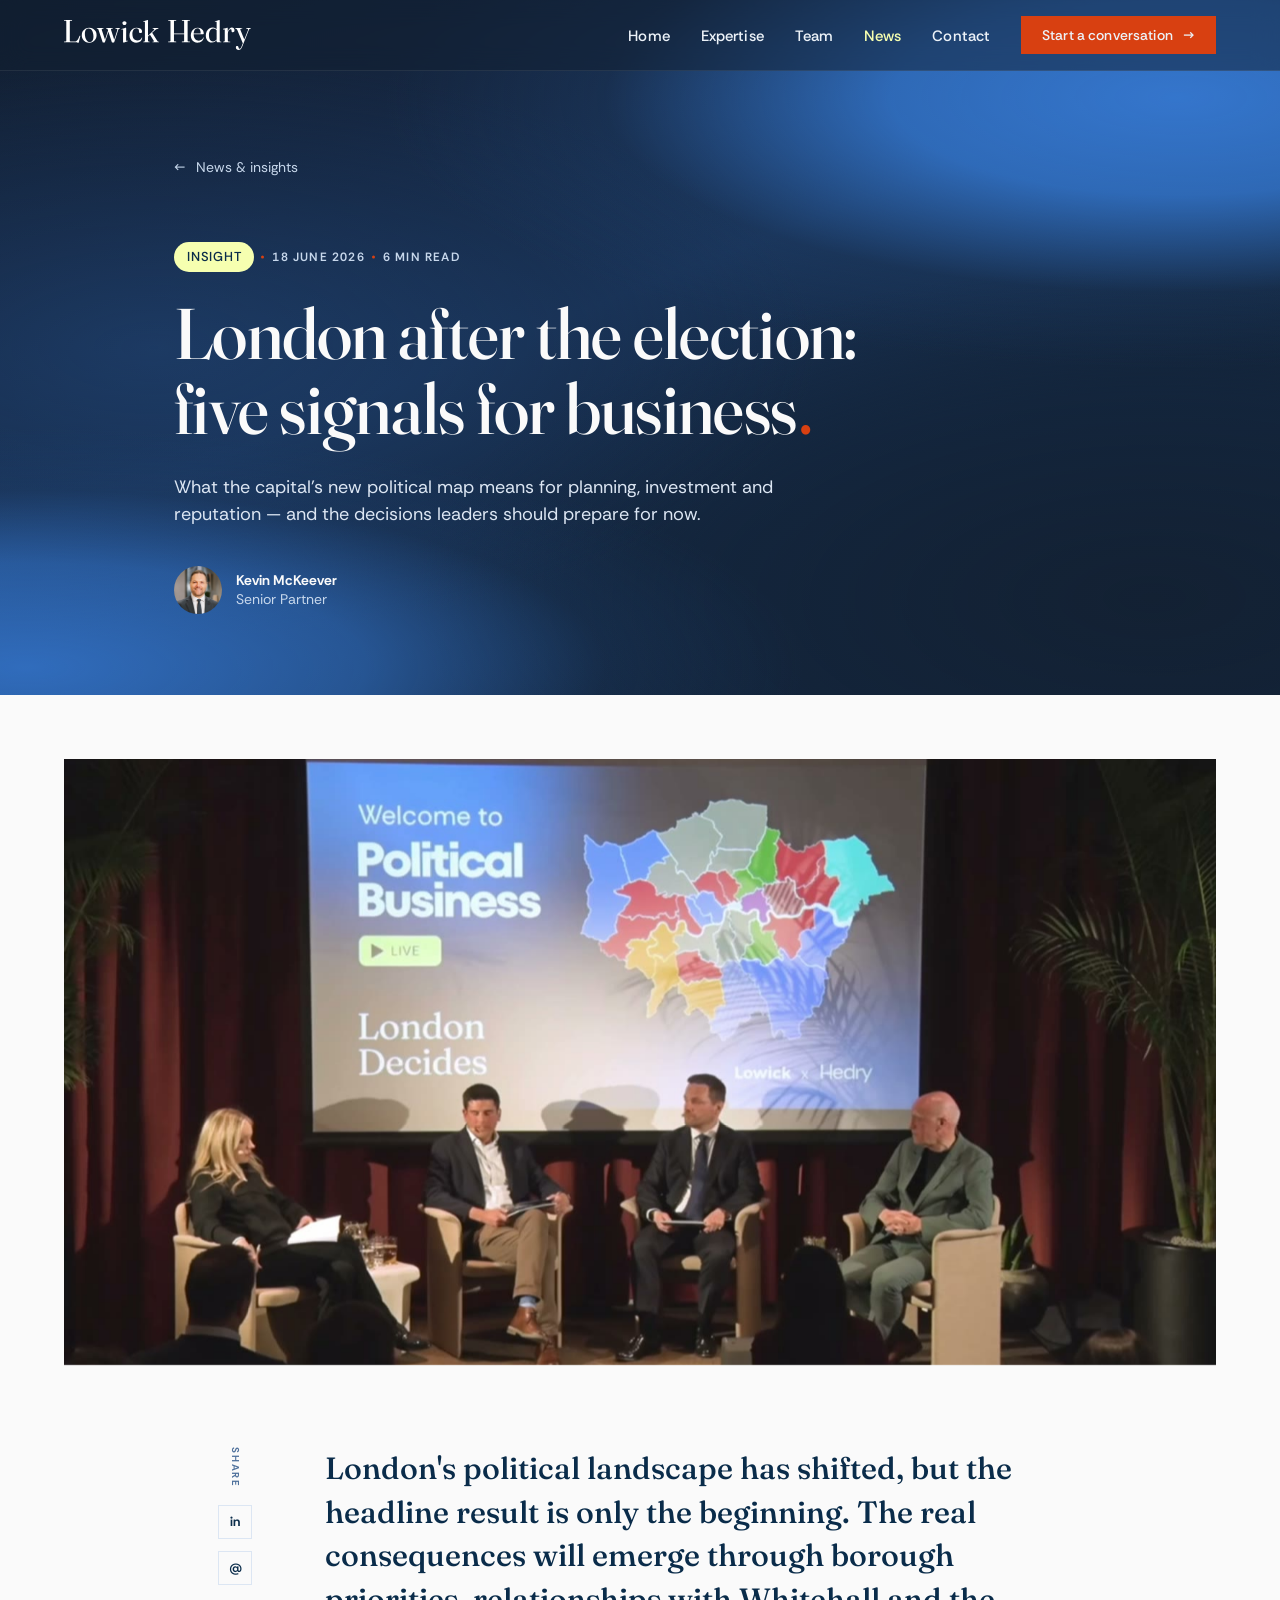
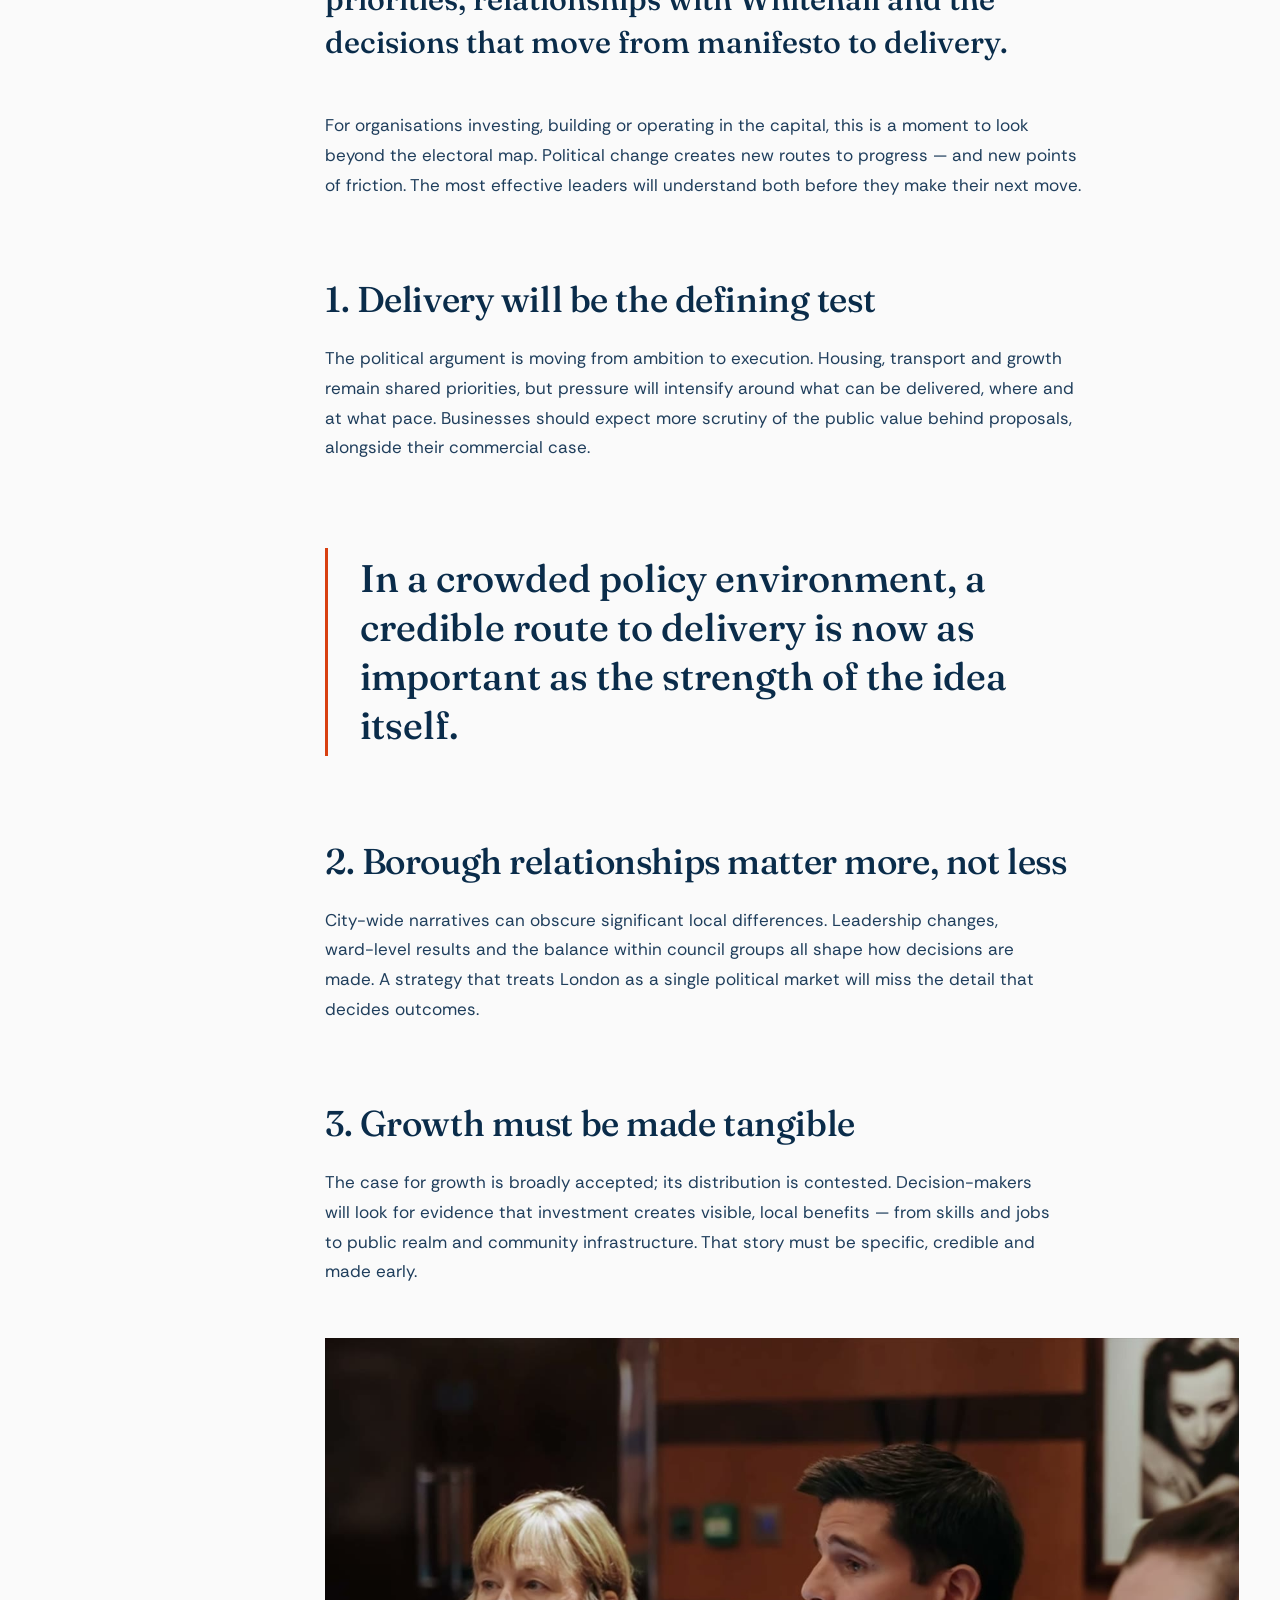
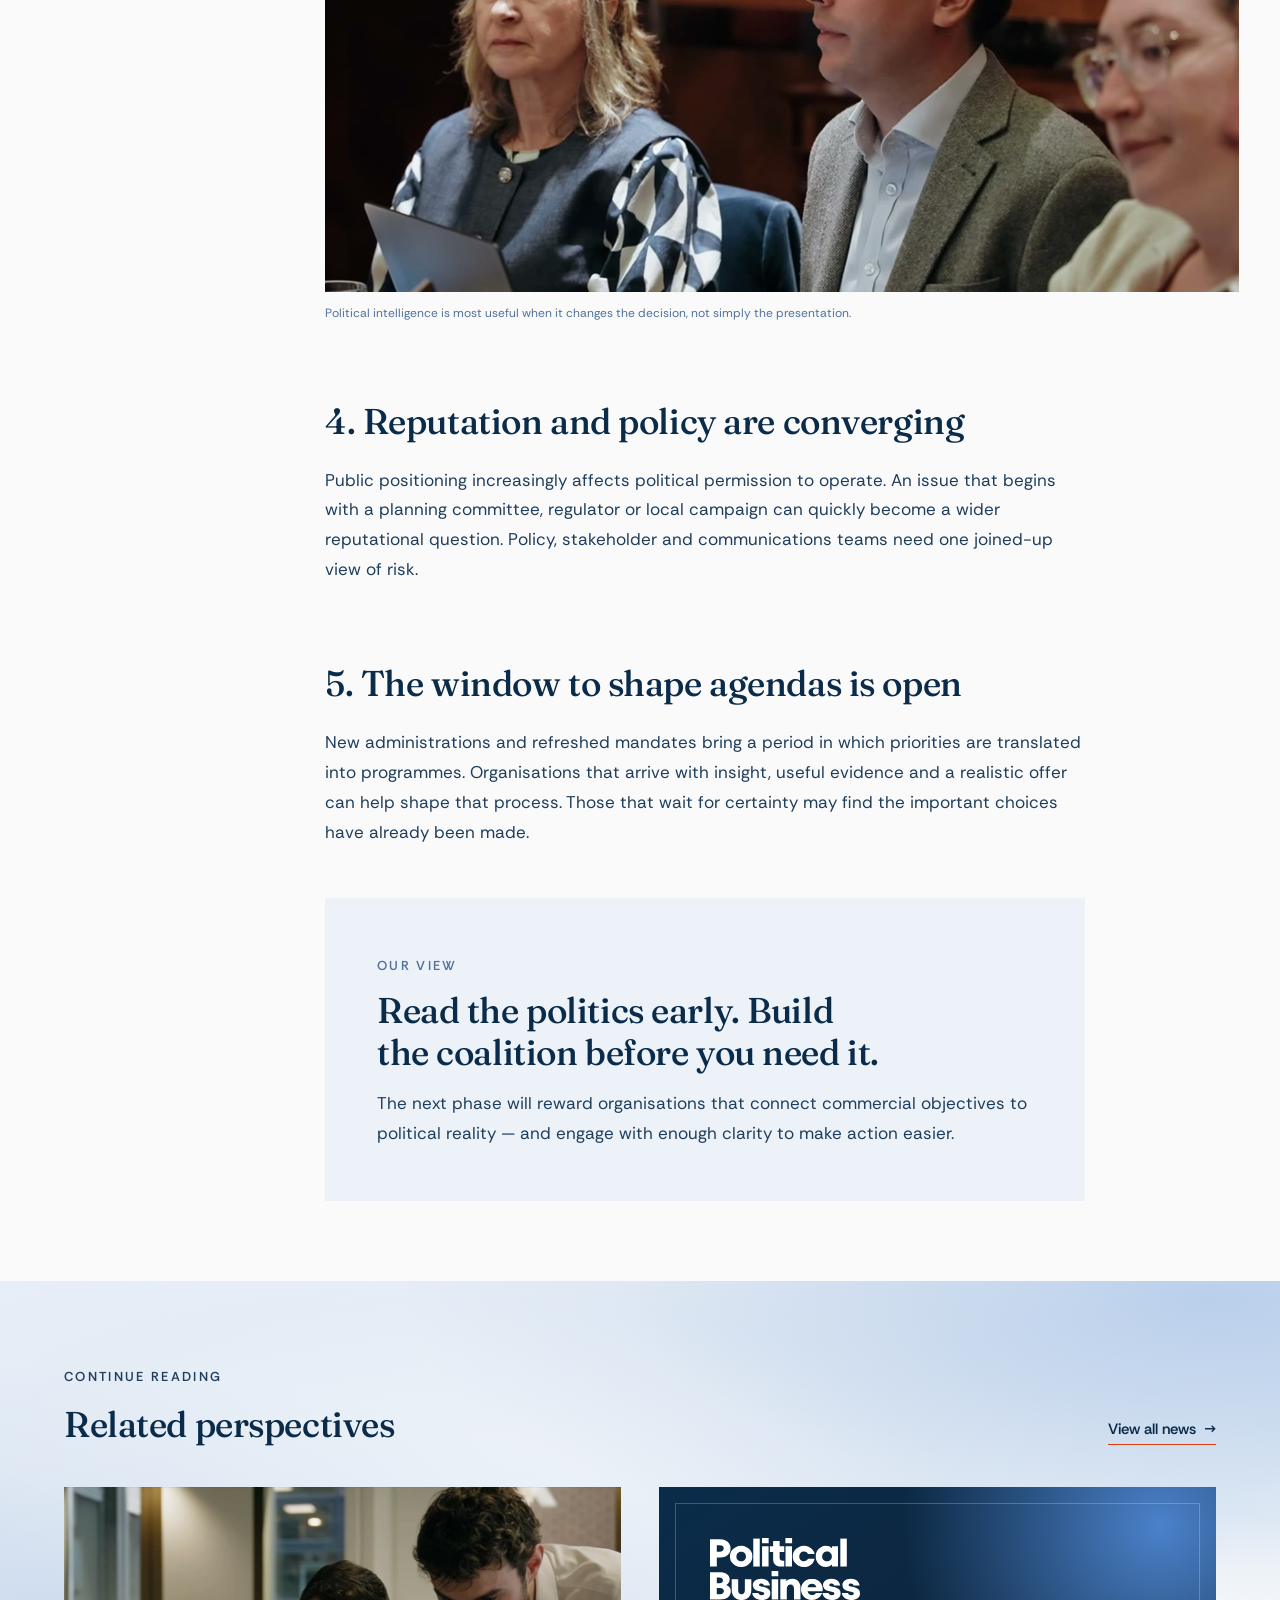
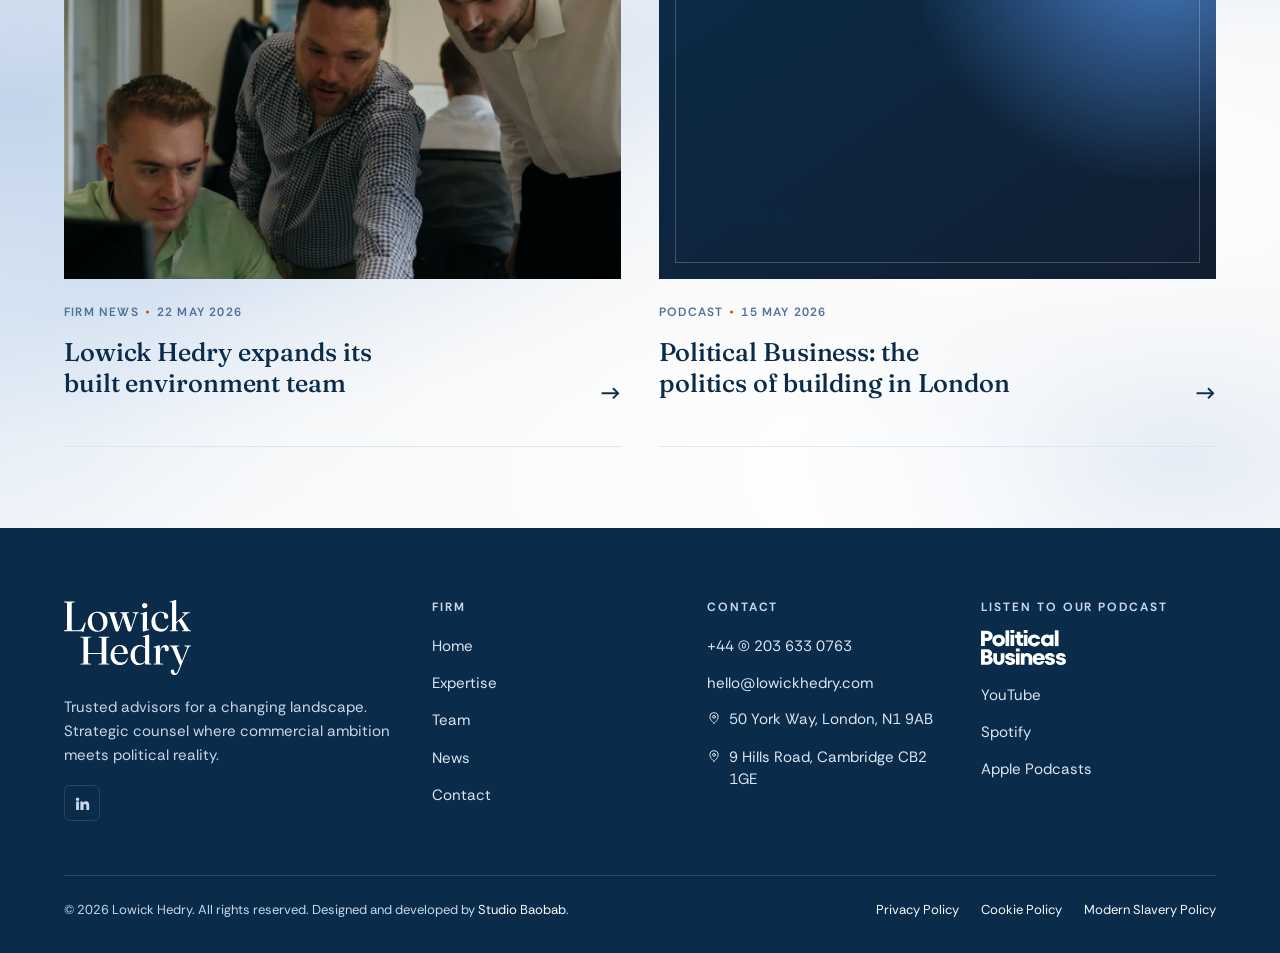
==== article.html @ c60d8066 "blog first draft" ====
<!doctype html>
<html lang="en-GB">
<head>
  <meta charset="utf-8">
  <meta name="viewport" content="width=device-width, initial-scale=1, viewport-fit=cover">
  <title>London after the election: five signals for business — Lowick Hedry</title>
  <meta name="description" content="What London's new political map means for planning, investment and reputation — and the decisions leaders should prepare for now.">
  <link rel="canonical" href="https://www.lowickhedry.com/news/london-after-the-election">
  <meta property="og:title" content="London after the election: five signals for business">
  <meta property="og:description" content="A Lowick Hedry briefing on the capital's new political map.">
  <meta property="og:type" content="article">
  <meta property="og:image" content="assets/news/political-business-live.jpg">
  <link rel="icon" type="image/png" href="assets/lh-favicon.png">
  <link rel="stylesheet" href="css/lowick-hedry.css">
</head>
<body>
  <header class="site-header on-dark" id="siteHeader">
    <div class="nav site-chrome-wrap">
      <a class="brand" href="index.html" aria-label="Lowick Hedry — home"><img src="assets/logos/lowick-hedry-logo-landscape-negative.svg" alt="Lowick Hedry"></a>
      <button class="nav-toggle" id="navToggle" aria-label="Open menu" aria-expanded="false" aria-controls="navLinks"><svg viewBox="0 0 24 24" fill="none" stroke="currentColor" stroke-width="1.8" stroke-linecap="round"><path d="M4 7h16M4 12h16M4 17h16"/></svg></button>
      <ul class="nav-links" id="navLinks"><li><a href="index.html">Home</a></li><li><a href="index.html#expertise">Expertise</a></li><li><a href="team.html">Team</a></li><li><a href="news.html" class="active">News</a></li><li><a href="contact.html">Contact</a></li><li><a class="btn btn-signal" href="contact.html">Start a conversation <span class="arrow" aria-hidden="true">&rarr;</span></a></li></ul>
    </div>
  </header>

  <main>
    <article>
      <header class="theme-dark article-hero">
        <div class="wrap article-hero-inner">
          <a class="article-back reveal" href="news.html"><span aria-hidden="true">&larr;</span> News &amp; insights</a>
          <div class="story-meta article-meta reveal d1"><span class="tag-chip">Insight</span><time datetime="2026-06-18">18 June 2026</time><span>6 min read</span></div>
          <h1 class="reveal d1">London after the election: five signals for business<span class="dot">.</span></h1>
          <p class="lead reveal d2">What the capital's new political map means for planning, investment and reputation — and the decisions leaders should prepare for now.</p>
          <div class="article-byline reveal d3"><img src="assets/team/optimised/kevin-mckeever-4x5.jpg" alt="Kevin McKeever"><p><strong>Kevin McKeever</strong><span>Senior Partner</span></p></div>
        </div>
      </header>

      <div class="wrap article-image-wrap"><img class="article-lead-image reveal" src="assets/news/political-business-live.jpg" alt="Panellists at Lowick Hedry's Political Business: London Decides event"></div>

      <div class="wrap article-layout">
        <aside class="article-share reveal" aria-label="Share this article"><span>Share</span><a href="#" aria-label="Share on LinkedIn">in</a><a href="mailto:?subject=London%20after%20the%20election" aria-label="Share by email">@</a></aside>
        <div class="article-body reveal d1">
          <p class="article-standfirst">London's political landscape has shifted, but the headline result is only the beginning. The real consequences will emerge through borough priorities, relationships with Whitehall and the decisions that move from manifesto to delivery.</p>
          <p>For organisations investing, building or operating in the capital, this is a moment to look beyond the electoral map. Political change creates new routes to progress — and new points of friction. The most effective leaders will understand both before they make their next move.</p>

          <h2>1. Delivery will be the defining test</h2>
          <p>The political argument is moving from ambition to execution. Housing, transport and growth remain shared priorities, but pressure will intensify around what can be delivered, where and at what pace. Businesses should expect more scrutiny of the public value behind proposals, alongside their commercial case.</p>
          <blockquote>In a crowded policy environment, a credible route to delivery is now as important as the strength of the idea itself.</blockquote>

          <h2>2. Borough relationships matter more, not less</h2>
          <p>City-wide narratives can obscure significant local differences. Leadership changes, ward-level results and the balance within council groups all shape how decisions are made. A strategy that treats London as a single political market will miss the detail that decides outcomes.</p>

          <h2>3. Growth must be made tangible</h2>
          <p>The case for growth is broadly accepted; its distribution is contested. Decision-makers will look for evidence that investment creates visible, local benefits — from skills and jobs to public realm and community infrastructure. That story must be specific, credible and made early.</p>

          <figure class="article-pull-image"><img src="assets/news/roundtable.jpg" alt="A roundtable discussion hosted by Lowick Hedry"><figcaption>Political intelligence is most useful when it changes the decision, not simply the presentation.</figcaption></figure>

          <h2>4. Reputation and policy are converging</h2>
          <p>Public positioning increasingly affects political permission to operate. An issue that begins with a planning committee, regulator or local campaign can quickly become a wider reputational question. Policy, stakeholder and communications teams need one joined-up view of risk.</p>

          <h2>5. The window to shape agendas is open</h2>
          <p>New administrations and refreshed mandates bring a period in which priorities are translated into programmes. Organisations that arrive with insight, useful evidence and a realistic offer can help shape that process. Those that wait for certainty may find the important choices have already been made.</p>

          <div class="article-conclusion"><p class="eyebrow">Our view</p><h2>Read the politics early. Build the coalition before you need it.</h2><p>The next phase will reward organisations that connect commercial objectives to political reality — and engage with enough clarity to make action easier.</p></div>
        </div>
      </div>
    </article>

    <section class="theme-light section related-news">
      <div class="wrap">
        <div class="related-head"><div><p class="eyebrow">Continue reading</p><h2>Related perspectives</h2></div><a class="link-arrow" href="news.html">View all news <span aria-hidden="true">&rarr;</span></a></div>
        <div class="news-grid news-grid-two">
          <article class="news-card reveal"><a class="news-card-media" href="article.html"><img src="assets/news/team-working.jpg" alt="Lowick Hedry colleagues working together"></a><div class="story-meta"><span>Firm news</span><time datetime="2026-05-22">22 May 2026</time></div><h3><a href="article.html">Lowick Hedry expands its built environment team</a></h3><a class="card-arrow" href="article.html" aria-label="Read article"><span aria-hidden="true">&rarr;</span></a></article>
          <article class="news-card news-card-graphic reveal d1"><a class="news-card-media graphic-media" href="article.html"><img src="assets/logos/Political-business-logo-negative.svg" alt="Political Business podcast"><span>Episode 08</span></a><div class="story-meta"><span>Podcast</span><time datetime="2026-05-15">15 May 2026</time></div><h3><a href="article.html">Political Business: the politics of building in London</a></h3><a class="card-arrow" href="article.html" aria-label="Listen to episode"><span aria-hidden="true">&rarr;</span></a></article>
        </div>
      </div>
    </section>
  </main>

  <footer class="site-footer"><div class="wrap site-chrome-wrap"><div class="footer-top">
    <div class="footer-brand"><img src="assets/logos/lowick-hedry-logo-portrait-negative.svg" alt="Lowick Hedry"><p>Trusted advisors for a changing landscape. Strategic counsel where commercial ambition meets political reality.</p><div class="footer-social" style="margin-top:18px;"><a href="#" aria-label="LinkedIn" title="LinkedIn"><svg viewBox="0 0 24 24" fill="currentColor"><path d="M4.98 3.5a2.5 2.5 0 1 1 0 5 2.5 2.5 0 0 1 0-5ZM3 9h4v12H3V9Zm6 0h3.8v1.7h.05c.53-1 1.83-2.05 3.77-2.05 4.03 0 4.78 2.65 4.78 6.1V21h-4v-5.4c0-1.3 0-2.95-1.8-2.95-1.8 0-2.08 1.4-2.08 2.85V21H9V9Z"/></svg></a></div></div>
    <div class="footer-col footer-firm"><h4>Firm</h4><ul><li><a href="index.html">Home</a></li><li><a href="index.html#expertise">Expertise</a></li><li><a href="team.html">Team</a></li><li><a href="news.html">News</a></li><li><a href="contact.html">Contact</a></li></ul></div>
    <div class="footer-col"><h4>Contact</h4><ul><li><a href="tel:+442036330763">+44 (0) 203 633 0763</a></li><li><a href="mailto:hello@lowickhedry.com">hello@lowickhedry.com</a></li><li><a class="footer-office-link" href="https://www.google.com/maps/search/?api=1&amp;query=50%20York%20Way%2C%20London%2C%20N1%209AB" target="_blank" rel="noopener"><svg aria-hidden="true" viewBox="0 0 24 24"><path d="M12 21s7-5.2 7-11a7 7 0 0 0-14 0c0 5.8 7 11 7 11Z"/><circle cx="12" cy="10" r="2.4"/></svg><span>50 York Way, London, N1 9AB</span></a></li><li><a class="footer-office-link" href="https://www.google.com/maps/search/?api=1&amp;query=9%20Hills%20Road%2C%20Cambridge%20CB2%201GE" target="_blank" rel="noopener"><svg aria-hidden="true" viewBox="0 0 24 24"><path d="M12 21s7-5.2 7-11a7 7 0 0 0-14 0c0 5.8 7 11 7 11Z"/><circle cx="12" cy="10" r="2.4"/></svg><span>9 Hills Road, Cambridge CB2 1GE</span></a></li></ul></div>
    <div class="footer-col"><h4>Listen to our podcast</h4><img class="footer-podcast-logo" src="assets/logos/Political-business-logo-negative.svg" alt="Political Business"><ul><li><a href="https://www.youtube.com/channel/UCS1llg_MBONtkHa8bBtD7sA" target="_blank" rel="noopener">YouTube</a></li><li><a href="https://open.spotify.com/show/10pjnvJJa8gPFJTJ6ba7DZ" target="_blank" rel="noopener">Spotify</a></li><li><a href="https://podcasts.apple.com/us/podcast/political-business-london-decides/id1843074253" target="_blank" rel="noopener">Apple Podcasts</a></li></ul></div>
  </div><div class="footer-bottom"><span>&copy; 2026 Lowick Hedry. All rights reserved. Designed and developed by <a href="https://studiobaobab.com" target="_blank" rel="noopener">Studio Baobab</a>.</span><span class="legal"><a href="#">Privacy Policy</a><a href="#">Cookie Policy</a><a href="#">Modern Slavery Policy</a></span></div></div></footer>
  <script src="js/site.js"></script>
</body>
</html>
---- css/lowick-hedry.css ----
/* ============================================================
   Lowick Hedry — website v1 stylesheet
   Grown from the coming-soon stylesheet; mirrors the tokens in
   01. Design System/colors_and_type.css and adds the full
   multi-section component library for Home / Team / Contact.

   Brand discipline:
   - Buttons rectangular (--r-button: 0). Cards 10px radius.
     Only tag chips are pill-shaped.
   - Two typefaces only: Fraunces (display) + Rethink Sans (UI).
   - Off White is the dominant surface; Anchor Blue dark sections
     use the official dark gradient. Light gradient sections are
     available but applied deliberately. Signal-red is the accent on
     light; Light Yellow is reserved for the dark gradient only.
   - Type-led, editorial, calm. No SaaS rounding, no emoji.
   ============================================================ */

/* Fonts loaded from Google Fonts — Fraunces (variable) + Rethink Sans (variable) */
@import url('https://fonts.googleapis.com/css2?family=Fraunces:ital,opsz,wght,SOFT@0,9..144,100..900,0..100;1,9..144,100..900,0..100&family=Rethink+Sans:ital,wght@0,400..800;1,400..800&display=swap');

:root {
  /* ---- Brand palette (official) ---- */
  --off-white:     #FAFAFA;
  --anchor:        #0A2C4A;   /* Midnight Navy */
  --anchor-deep:   #051A2E;
  --whisper:       #C8D8EC;
  --whisper-60:    #DCE6F3;
  --whisper-20:    #ECF2F8;
  --civic:         #4F719C;
  --civic-deep:    #3D5A7E;
  --signal:        #D84011;   /* Orangey-Red — the dot */
  --signal-deep:   #B83209;
  --signal-tint:   #FBE0D6;
  --highlight:     #F6FFB0;   /* Light Yellow — dark-gradient only */
  --ink:           #0A2C4A;
  --ink-soft:      #1F3E5C;
  --graphite:      #4F719C;
  --stone:         #8A9FB7;

  /* Dark-section surfaces */
  --night:         #111E30;
  --night-card:    #16263C;
  --night-line:    rgba(255,255,255,0.12);
  --night-line-soft: rgba(255,255,255,0.08);

  /* ---- Type families ---- */
  --font-display:  "Fraunces", "Source Serif Pro", "Georgia", serif;
  --font-sans:     "Rethink Sans", "Inter", "Helvetica Neue", system-ui, sans-serif;

  /* ---- Type scale ---- */
  --fs-display-l:  clamp(44px, 6vw, 88px);
  --fs-display:    clamp(36px, 4.5vw, 64px);
  --fs-h1:         clamp(32px, 3.6vw, 52px);
  --fs-h2:         clamp(26px, 2.8vw, 38px);
  --fs-h3:         clamp(20px, 1.6vw, 24px);
  --fs-eyebrow:    13px;
  --fs-caption:    13px;
  --fs-body:       17px;
  --fs-body-sm:    15px;

  /* ---- Spacing (4/8 grid) ---- */
  --s-1: 4px;  --s-2: 8px;  --s-3: 12px; --s-4: 16px; --s-5: 24px;
  --s-6: 32px; --s-7: 48px; --s-8: 64px; --s-9: 96px; --s-10: 128px;

  --maxw:          1600px;
  --maxw-narrow:   880px;

  /* ---- Radii ---- */
  --r-card:        10px;
  --r-tag:         999px;
  --r-button:      0;
  --r-sm:          6px;

  /* ---- Shadows (used sparingly) ---- */
  --sh-1: 0 1px 0 rgba(14,17,23,0.04), 0 1px 2px rgba(14,17,23,0.05);
  --sh-2: 0 2px 0 rgba(14,17,23,0.04), 0 12px 28px -8px rgba(14,17,23,0.12);
  --sh-3: 0 18px 48px -16px rgba(10,44,74,0.30);

  /* ---- Motion ---- */
  --ease-out:   cubic-bezier(0.2, 0.7, 0.1, 1);
  --ease-inout: cubic-bezier(0.45, 0, 0.2, 1);
  --dur-fast:   120ms;
  --dur-base:   200ms;
  --dur-slow:   320ms;
}

*, *::before, *::after { box-sizing: border-box; }
html { -webkit-text-size-adjust: 100%; scroll-behavior: smooth; }
body {
  margin: 0;
  background: var(--off-white);
  color: var(--ink);
  font-family: var(--font-sans);
  font-size: var(--fs-body);
  line-height: 1.55;
  -webkit-font-smoothing: antialiased;
  font-feature-settings: "ss01", "ss02";
}
img { max-width: 100%; display: block; }
::selection { background: var(--signal); color: #fff; }

/* ============================================================
   Typography helpers
   ============================================================ */

h1, h2, h3, h4 {
  font-family: var(--font-display);
  font-weight: 500;
  color: var(--ink);
  margin: 0;
  font-variation-settings: "opsz" 144, "SOFT" 0, "WONK" 0;
  text-wrap: balance;
}
h1 { font-size: var(--fs-h1); line-height: 1.05;letter-spacing: -0.01em;}
h2 {
  font-size: var(--fs-h2);
  line-height: 1.16;
  letter-spacing: -0.012em;
  font-variation-settings: "opsz" 48, "SOFT" 6, "WONK" 0;
}
h3 {
  font-size: var(--fs-h3);
  line-height: 1.24;
  letter-spacing: -0.004em;
  font-variation-settings: "opsz" 32, "SOFT" 8, "WONK" 0;
}
h4 {
  line-height: 1.28;
  letter-spacing: 0;
  font-variation-settings: "opsz" 28, "SOFT" 8, "WONK" 0;
}

.display {
  font-family: var(--font-display);
  font-weight: 500;
  font-size: var(--fs-display);
  line-height: 1.04;
  letter-spacing: -0.01em;
  font-variation-settings: "opsz" 144, "SOFT" 20, "WONK" 0;
  text-wrap: balance;
  margin: 0;
}
.display em, h1 em, h2 em {
  font-style: italic;
  font-weight: 400;
}

p { margin: 0 0 1em; text-wrap: pretty; }
.lead {
  font-family: var(--font-sans);
  font-size: clamp(18px, 1.4vw, 21px);
  line-height: 1.5;
  color: var(--ink-soft);
  max-width: 56ch;
}
.small { font-size: var(--fs-body-sm); }
.muted { color: var(--graphite); }

/* Eyebrow with optional rule */
.eyebrow {
  font-family: var(--font-sans);
  font-size: var(--fs-eyebrow);
  font-weight: 600;
  letter-spacing: 0.18em;
  text-transform: uppercase;
  color: var(--civic);
  margin: 0 0 var(--s-4);
  display: inline-flex;
  align-items: center;
  gap: 14px;
}
.eyebrow .rule {
  width: 40px; height: 1.5px;
  background: var(--signal);
  display: inline-block;
}
.theme-dark .eyebrow { color: var(--whisper); }

.reddot { color: var(--signal); }

/* The Anchor / Signal dot used in the wordmark and headlines */
.dot {
  color: var(--signal);
  margin-left: 0.04em;
}

/* ============================================================
   Buttons (rectangular, zero radius)
   ============================================================ */
.btn {
  font-family: var(--font-sans);
  font-weight: 600;
  font-size: 15px;
  letter-spacing: 0.01em;
  padding: 15px 28px;
  border-radius: var(--r-button);
  border: 1.5px solid transparent;
  cursor: pointer;
  transition: all var(--dur-base) var(--ease-out);
  display: inline-flex;
  align-items: center;
  gap: 10px;
  text-decoration: none;
  line-height: 1;
}
.btn:active { transform: scale(0.99); }
.btn .arrow { transition: transform var(--dur-base) var(--ease-out); }
.btn:hover .arrow { transform: translateX(3px); }

.btn-signal  { background: var(--signal); color: #fff; }
.btn-signal:hover { background: var(--signal-deep); }
.btn-anchor  { background: var(--anchor); color: #fff; }
.btn-anchor:hover { background: var(--anchor-deep); }
.btn-ghost   { background: transparent; color: var(--anchor); border-color: var(--anchor); }
.btn-ghost:hover { background: var(--anchor); color: #fff; }
.btn-on-dark { background: transparent; color: #fff; border-color: rgba(255,255,255,0.5); }
.btn-on-dark:hover { background: #fff; color: var(--anchor); border-color: #fff; }
.btn-light   { background: #fff; color: var(--anchor); }
.btn-light:hover { background: var(--whisper-20); }

/* Quiet text link with arrow */
.link-arrow {
  font-family: var(--font-sans);
  font-weight: 600;
  font-size: 15px;
  color: var(--anchor);
  text-decoration: none;
  display: inline-flex;
  align-items: center;
  gap: 8px;
  border-bottom: 1.5px solid var(--signal);
  padding-bottom: 3px;
  transition: gap var(--dur-base) var(--ease-out), color var(--dur-base) var(--ease-out);
}
.link-arrow:hover { gap: 12px; color: var(--signal-deep); }
.theme-dark .link-arrow { color: var(--off-white); border-bottom-color: var(--highlight); }
.theme-dark .link-arrow:hover { color: var(--highlight); }

/* Tag chip — only pill-shaped element */
.tag-chip {
  font-family: var(--font-sans);
  font-size: var(--fs-caption);
  font-weight: 500;
  letter-spacing: 0.02em;
  padding: 5px 13px;
  border-radius: var(--r-tag);
  background: var(--whisper-20);
  color: var(--anchor);
  display: inline-block;
}
.theme-dark .tag-chip {
  background: rgba(255,255,255,0.10);
  color: var(--whisper);
}

/* ============================================================
   Layout primitives
   ============================================================ */
.wrap { max-width: var(--maxw); margin: 0 auto; padding-inline: clamp(22px, 5vw, 64px); }
.wrap.site-chrome-wrap,
.nav.site-chrome-wrap { max-width: 100%; }
.section { padding-block: clamp(64px, 9vh, 120px); }
.section-sm { padding-block: clamp(48px, 6vh, 80px); }
.section-tight { padding-block: clamp(40px, 5vh, 64px); }

.section-head { max-width: 760px; margin-bottom: clamp(36px, 5vh, 56px); }
.section-head.center { margin-inline: auto; text-align: center; }
.testimonials-section .section-head { margin-bottom: 24px; }
.section-head.center .eyebrow { justify-content: center; }
.section-head h2 { margin-bottom: var(--s-4); }
.section-head p { color: var(--ink-soft); max-width: 60ch; margin: 0; }
.section-head.center p { margin-inline: auto; }

/* Dark section using the official Lowick Hedry dark gradient */
.theme-dark {
  position: relative;
  background: var(--night);
  color: var(--whisper-20);
  overflow: hidden;
}
.theme-dark::before {
  content: "";
  position: absolute;
  inset: 0;
  background:
    radial-gradient(ellipse 86% 54% at 92% 14%, rgba(54, 121, 210, 0.95) 0%, rgba(53, 122, 212, 0.78) 26%, rgba(31, 65, 109, 0.26) 52%, transparent 72%),
    radial-gradient(ellipse 78% 44% at 2% 96%, rgba(52, 117, 204, 0.88) 0%, rgba(52, 119, 208, 0.58) 34%, rgba(33, 71, 122, 0.22) 58%, transparent 78%),
    radial-gradient(ellipse 72% 58% at 12% 50%, rgba(33, 71, 122, 0.50) 0%, rgba(25, 51, 87, 0.32) 46%, transparent 72%),
    radial-gradient(ellipse 78% 64% at 90% 86%, rgba(19, 33, 51, 0.94) 0%, rgba(19, 37, 60, 0.70) 46%, transparent 74%),
    linear-gradient(158deg, #111E30 0%, #152640 22%, #193357 45%, #13253C 69%, #111E30 100%);
  z-index: 0;
  pointer-events: none;
}
.theme-dark > * { position: relative; z-index: 1; }
.theme-dark h1, .theme-dark h2, .theme-dark h3, .theme-dark .display { color: var(--off-white); }
.theme-dark .lead, .theme-dark p { color: var(--whisper-60); }
.theme-dark a { color: var(--off-white); }

/* Light section using the official Lowick Hedry light gradient */
.theme-light {
  position: relative;
  background: var(--off-white);
  color: var(--ink);
  overflow: hidden;
}
.theme-light::before {
  content: "";
  position: absolute;
  inset: 0;
  background:
    radial-gradient(ellipse 42% 34% at 92% 92%, rgba(184, 204, 230, 0.34) 0%, rgba(220, 230, 243, 0.20) 42%, transparent 72%),
    radial-gradient(ellipse 82% 42% at 94% 2%, rgba(92, 143, 211, 0.34) 0%, rgba(124, 164, 216, 0.27) 28%, rgba(187, 206, 232, 0.18) 55%, transparent 76%),
    radial-gradient(ellipse 78% 50% at 0% 50%, rgba(103, 147, 205, 0.30) 0%, rgba(139, 173, 217, 0.22) 31%, rgba(196, 212, 233, 0.16) 58%, transparent 80%),
    radial-gradient(ellipse 84% 48% at 36% 24%, rgba(236, 242, 248, 0.92) 0%, rgba(219, 229, 242, 0.38) 45%, transparent 74%),
    radial-gradient(ellipse 70% 46% at 82% 58%, rgba(255, 255, 255, 0.96) 0%, rgba(250, 250, 250, 0.78) 40%, transparent 70%),
    radial-gradient(ellipse 92% 62% at 76% 94%, rgba(255, 255, 255, 1) 0%, rgba(250, 250, 250, 0.82) 50%, transparent 76%),
    linear-gradient(160deg, #E8EFF8 0%, #EEF3F8 29%, #DEE9F5 50%, #F7F9FB 72%, #FAFAFA 100%);
  z-index: 0;
  pointer-events: none;
}
.theme-light > * { position: relative; z-index: 1; }
.theme-light h1, .theme-light h2, .theme-light h3, .theme-light .display { color: var(--anchor); }
.theme-light .lead, .theme-light p { color: var(--ink-soft); }
.theme-light a { color: var(--anchor); }

/* Light-tint band (Whisper-20) for alternating rhythm */
.theme-tint { background: var(--whisper-20); }

/* ============================================================
   Site header / nav
   ============================================================ */
.site-header {
  position: fixed;
  top: 0;
  left: 0;
  right: 0;
  z-index: 100;
  background: rgba(236, 242, 248, 0.85);
  backdrop-filter: blur(12px);
  -webkit-backdrop-filter: blur(12px);
  border-bottom: 1px solid var(--whisper-60);
}
.site-header.on-dark {
  background: rgba(17, 30, 48, 0.50);
  border-bottom-color: var(--night-line-soft);
}
.nav {
  max-width: var(--maxw);
  margin: 0 auto;
  padding: 16px clamp(22px, 5vw, 64px);
  display: flex;
  align-items: center;
  justify-content: space-between;
  gap: 24px;
}
.nav .brand { display: inline-flex; align-items: center; }
.nav .brand img { height: 30px; width: auto; }
.nav-links {
  display: flex;
  align-items: center;
  gap: clamp(20px, 2.4vw, 36px);
  list-style: none;
  margin: 0;
  padding: 0;
}
.nav-links a {
  font-family: var(--font-sans);
  font-size: 15px;
  font-weight: 500;
  color: var(--ink);
  text-decoration: none;
  letter-spacing: 0.01em;
  transition: color var(--dur-base) var(--ease-out);
}
.nav-links a:hover { color: var(--signal); }
.nav-links a.active { color: var(--signal); }
.on-dark .nav-links a { color: var(--whisper-20); }
.on-dark .nav-links a:hover, .on-dark .nav-links a.active { color: var(--highlight); }
.nav .btn { padding: 11px 20px; font-size: 14px; }

.nav-toggle {
  display: none;
  background: none;
  border: 0;
  cursor: pointer;
  padding: 6px;
  color: inherit;
}
.nav-toggle svg { width: 26px; height: 26px; }

/* ============================================================
   Hero (dark gradient)
   ============================================================ */
.hero {
  min-height: 90vh;
  padding-block: clamp(72px, 13vh, 150px);
  display: flex;
  align-items: center;
}
.hero > .wrap { width: 100%; }
.hero-grid {
  display: grid;
  grid-template-columns: minmax(0, 0.94fr) minmax(360px, 0.72fr);
  align-items: center;
  gap: clamp(36px, 6vw, 96px);
}
.hero-copy {
  position: relative;
  z-index: 2;
}
.hero .eyebrow { color: var(--whisper); }
.hero h1, .hero .display {
  font-size: var(--fs-display-l);
  line-height: 1.02;
  color: var(--off-white);
  /*max-width: 17ch;*/
  font-variation-settings: "opsz" 144, "SOFT" 28, "WONK" 0;
}
.hero h1 em { color: var(--whisper); }
.hero .lead {
  color: var(--whisper-60);
  margin-top: clamp(20px, 3vh, 32px);
  max-width: 52ch;
}
.hero .cta-row {
  display: flex;
  flex-wrap: wrap;
  gap: 16px;
  margin-top: clamp(28px, 4vh, 40px);
}
.hero .trust-line {
  margin-top: clamp(36px, 5vh, 52px);
  padding-top: 22px;
  border-top: 1px solid var(--night-line);
  font-size: var(--fs-caption);
  letter-spacing: 0.12em;
  text-transform: uppercase;
  color: var(--whisper);
  max-width: 60ch;
}
.hero-video-slider {
  justify-self: end;
  width: min(44vw, 560px);
  min-width: 360px;
  position: relative;
  isolation: isolate;
}
.hero-video-slider::before {
  content: "";
  position: absolute;
  inset: 8% -8% 6% 8%;
  background: rgba(5, 26, 46, 0.45);
  filter: blur(32px);
  z-index: -1;
}
.hero-slider-viewport {
  height: var(--slider-viewport-height, clamp(420px, 58vh, 560px));
  overflow: hidden;
  -webkit-mask-image: linear-gradient(180deg, transparent 0%, #000 18%, #000 82%, transparent 100%);
  mask-image: linear-gradient(180deg, transparent 0%, #000 18%, #000 82%, transparent 100%);
}
.hero-slider-track {
  --slide-gap: clamp(18px, 2.3vw, 30px);
  --slide-step: 340px;
  --slider-pad: 76px;
  display: flex;
  flex-direction: column;
  gap: var(--slide-gap);
  padding-block: var(--slider-pad);
  will-change: transform;
  animation: lhVerticalSlider 10.4s infinite;
}
.hero-video-slider:hover .hero-slider-track,
.hero-video-slider:focus-within .hero-slider-track {
  animation-play-state: paused;
}
.hero-video-card {
  position: relative;
  aspect-ratio: 16 / 9;
  min-height: 0;
  border-radius: 18px;
  overflow: hidden;
  box-shadow: 0 22px 44px -28px rgba(0,0,0,0.62);
  background: var(--anchor);
  flex: 0 0 auto;
}
.hero-video-card::before {
  content: "";
  position: absolute;
  inset: 0;
  background: linear-gradient(180deg, rgba(5,26,46,0.02) 0%, rgba(5,26,46,0.08) 100%);
  z-index: 1;
}
.hero-video-card.tone-anchor { background: linear-gradient(135deg, #0A2C4A 0%, #4F719C 100%); }
.hero-video-card.tone-civic { background: linear-gradient(135deg, #C8D8EC 0%, #4F719C 82%); }
.hero-video-card.tone-signal { background: linear-gradient(135deg, #D84011 0%, #F6FFB0 118%); }
.hero-video-card.tone-whisper { background: linear-gradient(135deg, #ECF2F8 0%, #0A2C4A 100%); }
.video-placeholder,
.video-placeholder video {
  position: absolute;
  inset: 0;
  width: 100%;
  height: 100%;
}
.video-placeholder {
  background:
    linear-gradient(120deg, rgba(255,255,255,0.14), transparent 34%),
    repeating-linear-gradient(135deg, rgba(255,255,255,0.09) 0 1px, transparent 1px 18px);
}
.video-placeholder video {
  object-fit: cover;
}
@keyframes lhVerticalSlider {
  0%, 11% {
    transform: translateY(calc(var(--slide-step) * -1));
    animation-timing-function: cubic-bezier(0.64, -0.2, 0.24, 1.28);
  }
  25%, 36% {
    transform: translateY(calc(var(--slide-step) * -2));
    animation-timing-function: cubic-bezier(0.64, -0.2, 0.24, 1.28);
  }
  50%, 61% {
    transform: translateY(calc(var(--slide-step) * -3));
    animation-timing-function: cubic-bezier(0.64, -0.2, 0.24, 1.28);
  }
  75%, 86% {
    transform: translateY(calc(var(--slide-step) * -4));
    animation-timing-function: cubic-bezier(0.64, -0.2, 0.24, 1.28);
  }
  100% {
    transform: translateY(calc(var(--slide-step) * -5));
  }
}

/* Sub-page hero (Team / Contact) — accounts for the fixed header */
.subhero {
  padding-block: clamp(72px, 13vh, 150px) clamp(56px, 9vh, 104px);
}
.subhero h1 {
  font-size: var(--fs-display);
  color: var(--off-white);
  max-width: 30ch;
  font-variation-settings: "opsz" 144, "SOFT" 24, "WONK" 0;
}
.subhero .lead { color: var(--whisper-60); margin-top: 20px; }

/* ============================================================
   Intro / positioning (two columns)
   ============================================================ */
.split {
  display: grid;
  grid-template-columns: minmax(0, 1fr) minmax(0, 1.1fr);
  gap: clamp(36px, 6vw, 88px);
  align-items: start;
}
.split.center-y { align-items: center; }
.split p { color: var(--ink-soft); }
.split p:last-child { margin-bottom: 0; }

/* ============================================================
   Client logo stripe
   ============================================================ */
.logo-stripe { border-block: 1px solid var(--whisper-60); }
.logo-stripe .intro {
  text-align: center;
  font-size: var(--fs-caption);
  letter-spacing: 0.14em;
  text-transform: uppercase;
  color: var(--graphite);
  margin-bottom: var(--s-7);
}
.marquee {
  position: relative;
  overflow: hidden;
  cursor: grab;
  user-select: none;
  touch-action: pan-y;
  -webkit-mask-image: linear-gradient(90deg, transparent, #000 8%, #000 92%, transparent);
  mask-image: linear-gradient(90deg, transparent, #000 8%, #000 92%, transparent);
}
.marquee.is-dragging { cursor: grabbing; }
.marquee-track {
  display: flex;
  align-items: center;
  gap: clamp(44px, 5vw, 76px);
  width: max-content;
  animation: lhMarquee 42s linear infinite;
}
.marquee.is-draggable .marquee-track {
  animation: none;
  transform: translate3d(var(--marquee-x, 0px), 0, 0);
  will-change: transform;
}
.marquee:hover .marquee-track { animation-play-state: paused; }
.marquee-item {
  width: clamp(120px, 13vw, 190px);
  height: 52px;
  display: inline-flex;
  align-items: center;
  justify-content: center;
  opacity: 0.85;
}
.marquee-item img {
  max-width: 100%;
  max-height: 38px;
  width: auto;
  height: auto;
  object-fit: contain;
}
.marquee-item.logo-aviva img { transform: scale(0.95); }
.marquee-item.logo-new-west-end img { transform: scale(1.5); }
.marquee-item.logo-sav img { transform: scale(1.2); }
.marquee-item.logo-burberry img { transform: scale(0.85); }
@keyframes lhMarquee {
  from { transform: translateX(0); }
  to   { transform: translateX(-50%); }
}

/* ============================================================
   Proof / data stat boxes (dark, arrow corner — per reference)
   ============================================================ */
.stat-grid {
  display: grid;
  grid-template-columns: repeat(4, 1fr);
  gap: 20px;
}
.stat-box {
  position: relative;
  border: 1px solid var(--night-line);
  border-radius: var(--r-card);
  padding: 26px 24px;
  min-height: 188px;
  display: flex;
  flex-direction: column;
  justify-content: flex-start;
  background: rgba(255,255,255,0.03);
  overflow: hidden;
  transition: border-color var(--dur-base) var(--ease-out), transform var(--dur-base) var(--ease-out);
}
.stat-box:hover { border-color: var(--night-line); transform: translateY(-3px); }
.stat-box .stat-label {
  font-family: var(--font-sans);
  font-size: var(--fs-caption);
  font-weight: 500;
  letter-spacing: 0.06em;
  text-transform: uppercase;
  color: var(--whisper);
  align-self: flex-end;
  text-align: right;
  max-width: 20ch;
  line-height: 1.35;
  margin-top: auto;
}
.stat-box .corner + .stat-label::before {
  content: "↗";
  color: var(--signal);
  font-weight: 800;
  margin-right: 0.45em;
}
.stat-box .stat-figure {
  font-family: var(--font-display);
  font-weight: 500;
  font-size: clamp(44px, 4.4vw, 64px);
  line-height: 0.95;
  letter-spacing: -0.035em;
  color: var(--off-white);
  font-variant-numeric: tabular-nums;
}
.stat-box .stat-figure .reddot { color: var(--signal); font-weight: 800; }
.stat-box .corner {
  display: none;
  color: var(--whisper);
}
.stat-box .corner svg { width: 22px; height: 22px; }
/* secondary plain note row under stats */
.stat-note {
  margin-top: 28px;
  display: flex;
  flex-wrap: wrap;
  gap: 12px 28px;
  font-size: var(--fs-body-sm);
  color: var(--whisper);
}
.stat-note span { display: inline-flex; align-items: center; gap: 9px; }
.stat-note .b { width: 6px; height: 6px; border-radius: 999px; background: var(--signal); display: inline-block; }

/* ============================================================
   Services / expertise cards
   ============================================================ */
.service-grid {
  display: grid;
  grid-template-columns: repeat(4, minmax(0, 1fr));
  gap: 24px;
}
.service-card {
  min-height: clamp(360px, 38vw, 500px);
  border: 0;
  border-radius: var(--r-card);
  background: var(--anchor);
  color: var(--off-white);
  padding: clamp(22px, 2.2vw, 34px);
  display: flex;
  flex-direction: column;
  justify-content: space-between;
  gap: clamp(48px, 8vw, 120px);
  overflow: hidden;
  transition: transform var(--dur-base) var(--ease-out), box-shadow var(--dur-base) var(--ease-out);
}
.service-card:hover {
  transform: translateY(-3px);
  box-shadow: var(--sh-2);
}
.service-card:nth-child(2) { background: var(--signal); }
.service-card:nth-child(3) { background: var(--civic); }
.service-card:nth-child(4) { background: var(--anchor-deep); }
.service-card .num {
  display: none;
  font-family: var(--font-sans);
  font-size: var(--fs-caption);
  font-weight: 600;
  letter-spacing: 0.14em;
  color: var(--signal);
}
.service-card h3 {
  font-family: var(--font-sans);
  font-weight: 600;
  color: var(--off-white);
  font-size: var(--fs-h3);
  line-height: 1.24;
  letter-spacing: 0;
}
.service-card p {
  color: var(--off-white);
  margin: 0;
  font-size: var(--fs-body);
  font-weight: 400;
  line-height: 1.55;
}
.service-card .rule { display: none; }

/* ============================================================
   How we help / situations
   ============================================================ */
.situations {
  display: grid;
  grid-template-columns: repeat(3, 1fr);
  gap: 1px;
  background: var(--whisper-60);
  border: 1px solid var(--whisper-60);
  border-radius: var(--r-card);
  overflow: hidden;
}
.situation {
  background: var(--off-white);
  padding: clamp(24px, 2.4vw, 34px);
  display: flex;
  flex-direction: column;
  gap: 12px;
  transition: background var(--dur-base) var(--ease-out);
}
.situation:hover { background: #fff; }
.situation .ix { color: var(--signal); }
.situation .ix svg { width: 24px; height: 24px; }
.situation p {
  margin: 0;
  font-family: var(--font-sans);
  font-weight: 600;
  font-size: clamp(17px, 1.3vw, 20px);
  line-height: 1.36;
  letter-spacing: 0;
  color: var(--anchor);
}

/* ============================================================
   Testimonials
   ============================================================ */
.quote-grid {
  display: grid;
  place-items: center;
  max-width: 1127px;
  margin-inline: auto;
}
.quote-card {
  position: relative;
  display: grid;
  grid-template-columns: minmax(0, 1fr);
  justify-items: center;
  row-gap: 18px;
  margin: 0;
  padding: 8px 0;
  border: 0;
  border-radius: 0;
  background: transparent;
  text-align: center;
}
.quote-card::before {
  display: none;
}
.testimonial-slider {
  isolation: isolate;
}
.testimonial-slider .quote-card,
.testimonial-slider .quote-card.reveal.in {
  grid-area: 1 / 1;
  width: min(100%, 1100px);
  opacity: 0;
  transform: translateX(42px);
  pointer-events: none;
  transition:
    opacity 420ms var(--ease-inout),
    transform 520ms var(--ease-inout);
}
.testimonial-slider .quote-card.is-active,
.testimonial-slider .quote-card.reveal.in.is-active {
  opacity: 1;
  transform: translateX(0);
  pointer-events: auto;
}
.quote-card .q-mark {
  font-family: var(--font-display);
  grid-column: 1;
  justify-self: center;
  font-size: clamp(68px, 8vw, 108px);
  line-height: 0.7;
  color: var(--signal);
  height: clamp(42px, 5vw, 64px);
  transform: translateY(35px);
}
.quote-card blockquote {
  grid-column: 1;
  margin: 0;
  font-family: var(--font-display);
  font-weight: 500;
  font-size: var(--fs-h2);
  line-height: 1.24;
  letter-spacing: 0;
  color: var(--anchor);
  text-wrap: balance;
  font-variation-settings: "opsz" 48, "SOFT" 10;
}
.quote-card .attr {
  grid-column: 1;
  display: flex;
  flex-direction: column;
  align-items: center;
  gap: 2px;
  margin-top: 12px;
}
.quote-card .attr .name {
  font-weight: 600;
  font-size: var(--fs-body);
  line-height: 1.2;
  color: var(--anchor);
}
.quote-card .attr .role {
  font-size: var(--fs-body-sm);
  line-height: 1.3;
  color: var(--civic);
}
.testimonial-dots {
  display: flex;
  justify-content: center;
  gap: 12px;
  margin-top: clamp(28px, 4vh, 44px);
}
.testimonial-dot {
  width: 9px;
  height: 9px;
  padding: 0;
  border: 0;
  border-radius: 50%;
  background: var(--whisper);
  cursor: pointer;
  transition:
    background var(--dur-base) var(--ease-out),
    transform var(--dur-base) var(--ease-out);
}
.testimonial-dot:hover,
.testimonial-dot:focus-visible {
  background: var(--civic);
  transform: scale(1.18);
}
.testimonial-dot:focus-visible {
  outline: 2px solid var(--signal);
  outline-offset: 4px;
}
.testimonial-dot.is-active {
  background: var(--signal);
}
.placeholder-note {
  font-size: 11px;
  letter-spacing: 0.1em;
  text-transform: uppercase;
  color: var(--stone);
}

/* ============================================================
   Team teaser (home) + team page grids
   ============================================================ */
.team-teaser .photo {
  border-radius: var(--r-card);
  overflow: hidden;
  border: 1px solid var(--whisper-60);
  aspect-ratio: 16 / 10;
  background: var(--whisper-20);
}
.team-teaser .photo img { width: 100%; height: 100%; object-fit: cover; }
.team-teaser h2 { margin-bottom: var(--s-4); }

.profile-grid {
  display: grid;
  grid-template-columns: repeat(4, 1fr);
  gap: 28px;
}
.profile {
  display: flex;
  flex-direction: column;
  gap: 16px;
}
.profile .portrait {
  border-radius: var(--r-card);
  overflow: hidden;
  border: 1px solid var(--whisper-60);
  aspect-ratio: 4 / 5;
  background: var(--whisper-20);
  position: relative;
}
.profile .portrait img {
  width: 100%; height: 100%; object-fit: cover;
  transition: transform var(--dur-slow) var(--ease-out);
}
.profile:hover .portrait img { transform: scale(1.03); }
.profile h3 { color: var(--anchor); margin-bottom: 2px; }
.profile .role {
  font-size: var(--fs-caption);
  letter-spacing: 0.04em;
  text-transform: uppercase;
  color: var(--signal);
  font-weight: 600;
}
.profile .bio { font-size: var(--fs-body-sm); color: var(--ink-soft); line-height: 1.6; margin: 0; }
.profile .tags { display: flex; flex-wrap: wrap; gap: 8px; }
.wider-team .profile .tag-chip { background: #fff; }
.profile .socials { display: flex; gap: 12px; margin-top: 2px; }
.profile .socials a {
  width: 34px; height: 34px;
  display: inline-flex; align-items: center; justify-content: center;
  border: 1px solid var(--whisper-60);
  border-radius: var(--r-sm);
  color: var(--civic);
  transition: all var(--dur-base) var(--ease-out);
}
.profile .socials a:hover { background: var(--anchor); color: #fff; border-color: var(--anchor); }
.profile .socials svg { width: 16px; height: 16px; }

/* placeholder profile card */
.profile.is-placeholder .portrait { background: #c8c8c8; }
.profile.is-placeholder h3,
.profile.is-placeholder .role { color: var(--stone); }

/* Creative partners */
.creative-partners {
  border-bottom: 1px solid var(--whisper-60);
}
.partners-layout {
  display: flex;
  gap: clamp(44px, 8vw, 120px);
  align-items: flex-start;
}
.partners-intro {
  flex: 1 1 34%;
  max-width: 760px;
}
.partners-intro h2 {
  margin-bottom: var(--s-4);
}
.partners-intro p:not(.eyebrow) {
  color: var(--ink-soft);
  max-width: 60ch;
  margin: 0;
}
.partner-grid {
  display: flex;
  align-items: stretch;
  gap: 24px;
  flex: 1 1 66%;
}
.partner {
  display: flex;
  flex: 1 1 0;
  flex-direction: column;
  border: 1px solid var(--whisper-60);
  border-radius: var(--r-card);
  padding: clamp(22px, 2.2vw, 34px);
  color: inherit;
  text-decoration: none;
  transition: transform var(--dur-base) var(--ease-out), box-shadow var(--dur-base) var(--ease-out), border-color var(--dur-base) var(--ease-out);
}
.partner:hover,
.partner:focus-visible {
  border-color: var(--whisper);
  box-shadow: var(--sh-2);
  transform: translateY(-3px);
}
.partner-logo {
  align-self: flex-start;
  width: auto;
  height: 28px;
  max-width: min(260px, 100%);
  margin-bottom: 28px;
  object-fit: contain;
  object-position: left center;
}
.partner:nth-child(2) .partner-logo {
  height: 23px;
}
.partner-name {
  margin: 0 0 26px;
  font-size: var(--fs-caption);
  font-weight: 500;
  letter-spacing: 0.26em;
  text-transform: uppercase;
  color: #2c2d31;
}
.partner > p {
  max-width: 58ch;
  color: var(--ink-soft);
  margin: 0;
}
.partner .tags {
  display: flex;
  flex-wrap: wrap;
  gap: 8px;
  margin-top: auto;
  padding-top: 28px;
}

/* ============================================================
   Contact form + details
   ============================================================ */
.contact-layout {
  display: grid;
  grid-template-columns: 1fr 1.1fr;
  gap: clamp(36px, 5vw, 72px);
  align-items: start;
}
.form-card {
  background: #fff;
  border: 1px solid var(--whisper-60);
  border-radius: var(--r-card);
  padding: clamp(26px, 3vw, 40px);
  box-shadow: var(--sh-2);
}
.demo-flag {
  display: inline-block;
  font-size: 11px;
  font-weight: 600;
  letter-spacing: 0.12em;
  text-transform: uppercase;
  color: var(--signal-deep);
  background: var(--signal-tint);
  border-radius: var(--r-tag);
  padding: 5px 12px;
  margin-bottom: 20px;
}
.form-grid {
  display: grid;
  grid-template-columns: 1fr 1fr;
  gap: 18px;
}
.field { display: flex; flex-direction: column; gap: 7px; }
.field.full { grid-column: 1 / -1; }
.field label {
  font-family: var(--font-sans);
  font-size: var(--fs-caption);
  font-weight: 600;
  letter-spacing: 0.04em;
  color: var(--ink-soft);
}
.field input,
.field select,
.field textarea {
  font-family: var(--font-sans);
  font-size: var(--fs-body-sm);
  color: var(--ink);
  background: var(--off-white);
  border: 1px solid var(--whisper-60);
  border-radius: var(--r-sm);
  padding: 12px 14px;
  width: 100%;
  transition: border-color var(--dur-base) var(--ease-out), background var(--dur-base) var(--ease-out);
}
.field textarea { resize: vertical; min-height: 120px; }
.field input:focus,
.field select:focus,
.field textarea:focus {
  outline: none;
  border-color: var(--civic);
  background: #fff;
}
.field input::placeholder, .field textarea::placeholder { color: var(--stone); }
.form-card .btn { margin-top: 22px; }

/* contact details column */
.detail-list { list-style: none; margin: 0; padding: 0; display: flex; flex-direction: column; gap: 26px; }
.detail-item { display: grid; grid-template-columns: 40px 1fr; gap: 16px; align-items: start; }
.detail-item .icon {
  width: 40px; height: 40px;
  border-radius: var(--r-sm);
  background: var(--anchor);
  color: #fff;
  display: inline-flex; align-items: center; justify-content: center;
  flex-shrink: 0;
}
.theme-dark .detail-item .icon { background: var(--signal); }
.detail-item .icon svg { width: 18px; height: 18px; }
.detail-item .label {
  font-size: 11px;
  font-weight: 600;
  letter-spacing: 0.14em;
  text-transform: uppercase;
  color: var(--graphite);
  margin: 3px 0 5px;
}
.theme-dark .detail-item .label { color: var(--whisper); }
.detail-item .value { font-size: var(--fs-body-sm); color: var(--ink); text-decoration: none; font-weight: 500; line-height: 1.45; }
.theme-dark .detail-item .value { color: var(--off-white); }
.detail-item a.value { border-bottom: 1px solid color-mix(in oklab, var(--anchor) 22%, transparent); }
.detail-item a.value:hover { border-bottom-color: var(--signal); }

/* ============================================================
   CTA band
   ============================================================ */
.cta-band { text-align: center; }
.cta-band h2 { color: var(--off-white); max-width: 30ch; margin: 0 auto var(--s-5); }
.cta-band p { color: var(--whisper-60); max-width: 52ch; margin: 0 auto var(--s-7); }
.cta-band .cta-row { display: flex; gap: 16px; justify-content: center; flex-wrap: wrap; }

/* ============================================================
   Footer
   ============================================================ */
.site-footer {
  background: var(--anchor);
  color: var(--whisper-60);
  padding-block: clamp(56px, 8vh, 88px) 32px;
}
.footer-top {
  display: grid;
  grid-template-columns: 1.4fr 1fr 1fr 1fr;
  gap: 40px;
}
.footer-brand img { height: 75px; margin-bottom: 20px; }
.footer-brand p { color: var(--whisper); max-width: 45ch; font-size: var(--fs-body-sm); line-height: 1.6; }
.footer-col h4 {
  font-family: var(--font-sans);
  font-size: 12px;
  font-weight: 700;
  letter-spacing: 0.16em;
  text-transform: uppercase;
  color: var(--whisper);
  margin-bottom: 16px;
}
.footer-col ul { list-style: none; margin: 0; padding: 0; display: flex; flex-direction: column; gap: 11px; }
.footer-col a, .footer-col span.fline {
  color: var(--whisper-60);
  text-decoration: none;
  border-bottom: 1px solid transparent;
  font-size: var(--fs-body-sm);
  line-height: 1.5;
  transition:
    color var(--dur-base) var(--ease-out),
    border-color var(--dur-base) var(--ease-out);
}
.footer-col a:hover {
  color: var(--off-white);
  border-bottom-color: var(--signal);
}
.footer-office-link {
  display: inline-flex;
  align-items: flex-start;
  gap: 8px;
}
.footer-office-link svg {
  width: 14px;
  height: 14px;
  flex: 0 0 auto;
  margin-top: 3px;
  fill: none;
  stroke: currentColor;
  stroke-linecap: round;
  stroke-linejoin: round;
  stroke-width: 1.7;
}
.footer-podcast-logo {
  display: block;
  width: min(85px, 100%);
  height: auto;
  margin: -2px 0 16px;
}
.footer-social { display: flex; gap: 12px; margin-top: 4px; }
.footer-social a {
  width: 36px; height: 36px;
  display: inline-flex; align-items: center; justify-content: center;
  border: 1px solid var(--night-line);
  border-radius: var(--r-sm);
  color: var(--whisper);
  transition: all var(--dur-base) var(--ease-out);
}
.footer-social a:hover { background: var(--signal); border-color: var(--signal); color: #fff; }
.footer-social svg { width: 17px; height: 17px; }
.footer-bottom {
  margin-top: clamp(40px, 6vh, 60px);
  padding-top: 24px;
  border-top: 1px solid var(--night-line);
  display: flex;
  justify-content: space-between;
  flex-wrap: wrap;
  gap: 14px;
  font-size: var(--fs-caption);
  color: var(--whisper);
}
.footer-bottom a { color: var(--off-white); text-decoration: none; border-bottom: 1px solid transparent; }
.footer-bottom a:hover { border-bottom-color: var(--signal); }
.footer-bottom .legal { display: flex; gap: 22px; flex-wrap: wrap; }
.footer-podcast { display: inline-flex; align-items: center; gap: 14px; }

/* ============================================================
   Scroll reveal
   ============================================================ */
.reveal {
  opacity: 0;
  transform: translateY(16px);
  transition: opacity 600ms var(--ease-out), transform 600ms var(--ease-out);
  will-change: opacity, transform;
}
.reveal.in { opacity: 1; transform: none; }
.reveal.d1 { transition-delay: 80ms; }
.reveal.d2 { transition-delay: 160ms; }
.reveal.d3 { transition-delay: 240ms; }
.reveal.d4 { transition-delay: 320ms; }

/* ============================================================
   Responsive
   ============================================================ */
@media (max-width: 980px) {
  .hero-grid {
    grid-template-columns: 1fr;
    gap: 42px;
  }
  .hero-video-slider {
    justify-self: stretch;
    width: min(100%, 620px);
    min-width: 0;
    margin-inline: auto;
  }
  .hero-slider-viewport {
    height: var(--slider-viewport-height, clamp(360px, 56vh, 520px));
  }
  .stat-grid { grid-template-columns: repeat(2, 1fr); }
  .service-grid { grid-template-columns: repeat(2, 1fr); }
  .service-card { min-height: 360px; }
  .situations { grid-template-columns: 1fr; }
  .profile-grid { grid-template-columns: repeat(2, 1fr); }
  .partners-layout {
    flex-direction: column;
    gap: 42px;
  }
  .partners-intro,
  .partner-grid {
    max-width: 760px;
    width: 100%;
  }
  .split { grid-template-columns: 1fr; gap: 28px; }
  .contact-layout { grid-template-columns: 1fr; }
  .footer-top { grid-template-columns: 1fr 1fr; gap: 32px; }
  .footer-brand { grid-column: 1 / -1; }

  .nav-toggle {
    display: inline-flex;
    color: var(--highlight);
  }
  .nav-links {
    position: absolute;
    top: 100%;
    left: 0; right: 0;
    min-height: calc(100dvh - 63px);
    background: var(--off-white);
    border-bottom: 1px solid var(--whisper-60);
    flex-direction: column;
    align-items: center;
    justify-content: center;
    gap: clamp(22px, 5vh, 42px);
    padding: 40px clamp(22px, 5vw, 64px);
    display: none;
  }
  .on-dark .nav-links { background: var(--night); border-bottom-color: var(--night-line); }
  .nav-links.open { display: flex; }
  .nav-links li { width: auto; text-align: center; }
  .nav-links a {
    display: inline-flex;
    justify-content: center;
    padding: 8px 0;
    width: auto;
    font-size: 20px;
    line-height: 1.2;
    text-align: center;
  }
  .nav-links .btn {
    margin-top: 4px;
    padding: 13px 20px;
    font-size: 15px;
  }
}
@media (max-width: 560px) {
  .hero {
    min-height: auto;
    padding-block: 108px 64px;
  }
  .hero-video-slider {
    display: none;
  }
  .stat-grid { grid-template-columns: 1fr; }
  .stat-box {
    min-height: auto;
    flex-direction: row;
    align-items: center;
    justify-content: space-between;
    gap: 20px;
    padding: 22px;
  }
  .stat-box .stat-figure {
    flex: 0 0 auto;
  }
  .stat-box .stat-label {
    align-self: center;
    margin-top: 0;
    max-width: 22ch;
  }
  .service-grid { grid-template-columns: 1fr; }
  .service-card {
    min-height: 300px;
    padding: 22px;
  }
  .profile-grid { grid-template-columns: 1fr; }
  .profile {
    display: grid;
    gap: 0;
  }
  .profile .portrait,
  .profile > div:not(.portrait):not(.tags):not(.socials),
  .profile .socials {
    grid-area: 1 / 1;
  }
  .profile .portrait::after {
    content: "";
    position: absolute;
    inset: auto 0 0;
    height: 42%;
    background: linear-gradient(to top, rgba(5, 26, 46, 0.86), rgba(5, 26, 46, 0));
    pointer-events: none;
    z-index: 1;
  }
  .profile > div:not(.portrait):not(.tags):not(.socials) {
    align-self: end;
    justify-self: start;
    width: calc(100% - 112px);
    padding: 0 0 22px 22px;
    z-index: 2;
  }
  .profile h3 {
    color: var(--off-white);
    text-shadow: 0 1px 10px rgba(5, 26, 46, 0.45);
  }
  .profile .role {
    color: var(--whisper);
    text-shadow: 0 1px 8px rgba(5, 26, 46, 0.45);
  }
  .profile .bio,
  .profile .tags {
    display: none;
  }
  .profile .socials {
    align-self: end;
    justify-self: end;
    padding: 0 22px 22px 0;
    z-index: 2;
  }
  .profile .socials a {
    color: var(--off-white);
    background: rgba(250, 250, 250, 0.12);
    border-color: rgba(250, 250, 250, 0.42);
    backdrop-filter: blur(6px);
  }
  .profile .socials a:hover {
    background: var(--off-white);
    color: var(--anchor);
    border-color: var(--off-white);
  }
  .partner-grid { flex-direction: column; }
  .partner-logo { margin-bottom: 22px; }
  .partner-name { margin-bottom: 18px; }
  .quote-card {
    row-gap: 16px;
  }
  .quote-card .q-mark { font-size: 64px; height: 40px; }
  .quote-card blockquote { font-size: var(--fs-h2); line-height: 1.24; }
  .testimonials-section { display: none; }
  .footer-top { grid-template-columns: 1fr; }
  .footer-brand img { height: 52px; }
  .footer-firm { display: none; }
  .footer-col .footer-podcast-logo + ul {
    flex-direction: row;
    flex-wrap: wrap;
    gap: 0;
  }
  .footer-col .footer-podcast-logo + ul li {
    display: inline-flex;
    align-items: center;
  }
  .footer-col .footer-podcast-logo + ul li:not(:last-child)::after {
    content: "|";
    color: var(--whisper-60);
    margin-inline: 8px;
  }
  .footer-bottom { flex-direction: column; }
  .form-grid { grid-template-columns: 1fr; }
}

@media (prefers-reduced-motion: reduce) {
  html { scroll-behavior: auto; }
  .marquee-track { animation: none; }
  .hero-slider-track { animation: none; }
  .testimonial-slider .quote-card { transition: none; }
  .reveal { opacity: 1; transform: none; transition: none; }
  .btn:hover .arrow { transform: none; }
}

/* ============================================================
   News archive / article
   ============================================================ */
.sr-only {
  position: absolute;
  width: 1px;
  height: 1px;
  padding: 0;
  margin: -1px;
  overflow: hidden;
  clip: rect(0, 0, 0, 0);
  white-space: nowrap;
  border: 0;
}

.news-hero { padding-block: clamp(140px, 19vh, 220px) clamp(72px, 10vh, 128px); }
.news-hero-grid {
  display: grid;
  grid-template-columns: minmax(0, 1.45fr) minmax(280px, .55fr);
  align-items: end;
  gap: clamp(36px, 8vw, 120px);
}
.news-hero h1 { max-width: 13ch; font-size: var(--fs-display-l); }
.news-hero .lead { margin: 0 0 .4em; }

.news-index { background: var(--off-white); }
.latest-news-home { background: var(--off-white); }
.latest-news-home .related-head { margin-bottom: clamp(36px, 5vh, 56px); }
.featured-story {
  display: grid;
  grid-template-columns: minmax(0, 1.35fr) minmax(340px, .65fr);
  min-height: 580px;
  background: var(--whisper-20);
  margin-bottom: clamp(72px, 10vh, 120px);
}
.featured-story-media { display: block; overflow: hidden; min-height: 420px; }
.featured-story-media img,
.news-card-media img,
.article-lead-image,
.article-pull-image img {
  width: 100%;
  height: 100%;
  object-fit: cover;
  transition: transform 700ms var(--ease-out);
}
.featured-story:hover .featured-story-media img,
.news-card:hover .news-card-media > img:not([src$=".svg"]) { transform: scale(1.025); }
.featured-story-copy { padding: clamp(32px, 5vw, 72px); align-self: center; }
.featured-story-copy h2 { font-size: clamp(30px, 3.3vw, 48px); margin: 24px 0 20px; }
.featured-story-copy h2 a,
.news-card h3 a { color: inherit; text-decoration: none; }
.featured-story-copy > p { color: var(--ink-soft); margin-bottom: 30px; max-width: 48ch; }

.story-meta {
  display: flex;
  align-items: center;
  flex-wrap: wrap;
  gap: 9px 18px;
  color: var(--civic);
  font-size: 12px;
  font-weight: 650;
  letter-spacing: .1em;
  text-transform: uppercase;
}
.story-meta > * + * { position: relative; }
.story-meta > * + *::before {
  content: "";
  position: absolute;
  width: 3px;
  height: 3px;
  border-radius: 50%;
  background: var(--signal);
  left: -11px;
  top: 50%;
  transform: translateY(-50%);
}
.story-meta .tag-chip { letter-spacing: .06em; }

.news-toolbar {
  display: flex;
  align-items: center;
  justify-content: space-between;
  gap: 24px;
  margin-bottom: 40px;
  padding-bottom: 20px;
  border-bottom: 1px solid var(--whisper-60);
}
.news-toolbar .eyebrow { margin: 0; }
.news-filters { display: flex; align-items: center; gap: 8px; flex-wrap: wrap; }
.filter-button {
  border: 1px solid var(--whisper-60);
  background: transparent;
  color: var(--civic-deep);
  border-radius: var(--r-tag);
  padding: 8px 15px;
  font: 600 13px/1 var(--font-sans);
  cursor: pointer;
  transition: color var(--dur-base), background var(--dur-base), border-color var(--dur-base);
}
.filter-button:hover,
.filter-button.is-active { background: var(--anchor); border-color: var(--anchor); color: #fff; }

.news-grid { display: grid; grid-template-columns: repeat(3, minmax(0, 1fr)); gap: clamp(32px, 4vw, 64px) clamp(22px, 3vw, 40px); }
.news-card { position: relative; padding-bottom: 34px; border-bottom: 1px solid var(--whisper-60); }
.news-card[hidden] { display: none; }
.news-card-media { display: block; aspect-ratio: 1.42 / 1; margin-bottom: 24px; overflow: hidden; background: var(--anchor); }
.news-card h3 { font-size: clamp(22px, 2vw, 29px); margin: 15px 38px 12px 0; }
.news-card > p { color: var(--ink-soft); font-size: var(--fs-body-sm); margin-bottom: 0; }
.card-arrow { position: absolute; right: 0; bottom: 32px; color: var(--signal); text-decoration: none; font-size: 25px; transition: transform var(--dur-base) var(--ease-out); }
.news-card:hover .card-arrow { transform: translateX(4px); }
.graphic-media {
  position: relative;
  padding: clamp(28px, 4vw, 52px);
  display: flex;
  flex-direction: column;
  justify-content: space-between;
  align-items: flex-start;
  color: var(--highlight);
  text-decoration: none;
  background:
    radial-gradient(circle at 90% 10%, rgba(78,135,210,.95), transparent 42%),
    linear-gradient(145deg, var(--anchor), var(--night));
}
.graphic-media::after { content: ""; position: absolute; inset: 16px; border: 1px solid rgba(255,255,255,.22); pointer-events: none; }
.graphic-media img { width: min(150px, 55%); height: auto; object-fit: contain; }
.graphic-media span { position: relative; z-index: 1; font-size: 12px; font-weight: 700; letter-spacing: .15em; text-transform: uppercase; }
.graphic-media strong { position: relative; z-index: 1; color: var(--off-white); font: 500 clamp(36px, 4vw, 58px)/.9 var(--font-display); letter-spacing: -.03em; }
.tone-light .graphic-media { background: linear-gradient(145deg, var(--whisper-20), var(--whisper)); }
.tone-light .graphic-media strong,
.tone-light .graphic-media span { color: var(--anchor); }
.tone-light .graphic-media::after { border-color: rgba(10,44,74,.2); }
.news-empty { padding: 36px 0; color: var(--civic); }

.newsletter-grid { display: grid; grid-template-columns: 1fr minmax(340px, .8fr); align-items: end; gap: clamp(36px, 8vw, 120px); }
.newsletter-grid h2 { max-width: 20ch; }
.newsletter-form { display: flex; border-bottom: 1.5px solid var(--anchor); }
.newsletter-form input { flex: 1; min-width: 0; border: 0; background: transparent; color: var(--ink); padding: 14px 4px; font: 16px var(--font-sans); outline: 0; }
.newsletter-form input::placeholder { color: var(--civic); }

.article-hero { padding-block: clamp(130px, 17vh, 190px) clamp(68px, 9vh, 112px); }
.article-hero-inner { max-width: 1060px; }
.article-back { display: inline-flex; gap: 10px; color: var(--whisper) !important; text-decoration: none; font-size: 14px; margin-bottom: clamp(42px, 7vh, 72px); }
.article-meta { margin-bottom: 24px; color: var(--whisper); }
.article-meta .tag-chip { color: var(--anchor); background: var(--highlight); }
.article-hero h1 { max-width: 18ch; font-size: clamp(42px, 5.6vw, 76px); }
.article-hero .lead { margin-top: 28px; max-width: 62ch; }
.article-byline { display: flex; align-items: center; gap: 14px; margin-top: 38px; }
.article-byline img { width: 48px; height: 48px; border-radius: 50%; object-fit: cover; object-position: center 18%; }
.article-byline p { display: flex; flex-direction: column; margin: 0; font-size: 14px; line-height: 1.35; }
.article-byline strong { color: var(--off-white); }
.article-byline span { color: var(--whisper); }

.article-image-wrap { max-width: 1450px; padding-top: clamp(28px, 5vw, 72px); }
.article-lead-image { height: auto; aspect-ratio: 1.9 / 1; object-position: center 42%; }
.article-layout { max-width: 1120px; display: grid; grid-template-columns: 80px minmax(0, 760px); justify-content: center; gap: 50px; padding-block: clamp(64px, 9vh, 112px); }
.article-share { position: sticky; top: 110px; align-self: start; display: flex; flex-direction: column; align-items: center; gap: 12px; }
.article-share > span { color: var(--civic); font-size: 10px; font-weight: 700; letter-spacing: .18em; text-transform: uppercase; writing-mode: vertical-rl; margin-bottom: 5px; }
.article-share a { width: 34px; height: 34px; display: grid; place-items: center; border: 1px solid var(--whisper-60); color: var(--anchor); text-decoration: none; font-size: 13px; font-weight: 700; }
.article-share a:hover { color: #fff; background: var(--signal); border-color: var(--signal); }
.article-body { color: var(--ink-soft); font-size: clamp(17px, 1.3vw, 19px); line-height: 1.75; }
.article-body > p { margin-bottom: 1.5em; }
.article-standfirst { color: var(--anchor); font: 500 clamp(23px, 2.4vw, 31px)/1.42 var(--font-display); }
.article-body h2 { margin: 2.2em 0 .65em; font-size: clamp(27px, 2.8vw, 38px); }
.article-body blockquote { margin: 2.2em 0; padding: 6px 0 6px 32px; border-left: 3px solid var(--signal); color: var(--anchor); font: 500 clamp(25px, 3vw, 40px)/1.28 var(--font-display); }
.article-pull-image { margin: 3em -12vw 3em 0; }
.article-pull-image img { aspect-ratio: 1.65 / 1; }
.article-pull-image figcaption { margin-top: 12px; color: var(--civic); font-size: 12px; line-height: 1.5; }
.article-conclusion { margin-top: 3em; padding: clamp(28px, 5vw, 52px); background: var(--whisper-20); }
.article-conclusion .eyebrow { margin-bottom: 12px; }
.article-conclusion h2 { margin: 0 0 16px; }
.article-conclusion p:last-child { margin: 0; }
.related-head { display: flex; justify-content: space-between; align-items: end; gap: 24px; margin-bottom: 42px; }
.news-grid-two { grid-template-columns: repeat(2, minmax(0, 1fr)); }

@media (max-width: 980px) {
  .news-hero-grid,
  .featured-story,
  .newsletter-grid { grid-template-columns: 1fr; }
  .news-hero .lead { max-width: 42ch; }
  .featured-story { min-height: 0; }
  .news-grid { grid-template-columns: repeat(2, minmax(0, 1fr)); }
  .article-pull-image { margin-right: 0; }
}

@media (max-width: 680px) {
  .news-hero { padding-block: 122px 68px; }
  .news-hero-grid { gap: 22px; }
  .featured-story-media { min-height: 250px; aspect-ratio: 1.35 / 1; }
  .featured-story-copy { padding: 28px 22px 34px; }
  .news-toolbar { align-items: flex-start; flex-direction: column; }
  .news-filters { width: 100%; overflow-x: auto; flex-wrap: nowrap; padding-bottom: 4px; }
  .filter-button { flex: 0 0 auto; }
  .news-grid,
  .news-grid-two { grid-template-columns: 1fr; }
  .news-card-media { aspect-ratio: 1.5 / 1; }
  .newsletter-form { flex-direction: column; gap: 12px; border: 0; }
  .newsletter-form input { border-bottom: 1.5px solid var(--anchor); }
  .newsletter-form .btn { justify-content: center; }
  .article-hero { padding-block: 112px 68px; }
  .article-back { margin-bottom: 38px; }
  .article-lead-image { aspect-ratio: 1.2 / 1; }
  .article-layout { grid-template-columns: 1fr; gap: 26px; }
  .article-share { position: static; flex-direction: row; justify-content: flex-start; }
  .article-share > span { writing-mode: horizontal-tb; margin: 0 6px 0 0; }
  .article-body blockquote { margin-inline: 0; padding-left: 22px; }
  .related-head { align-items: flex-start; flex-direction: column; }
}
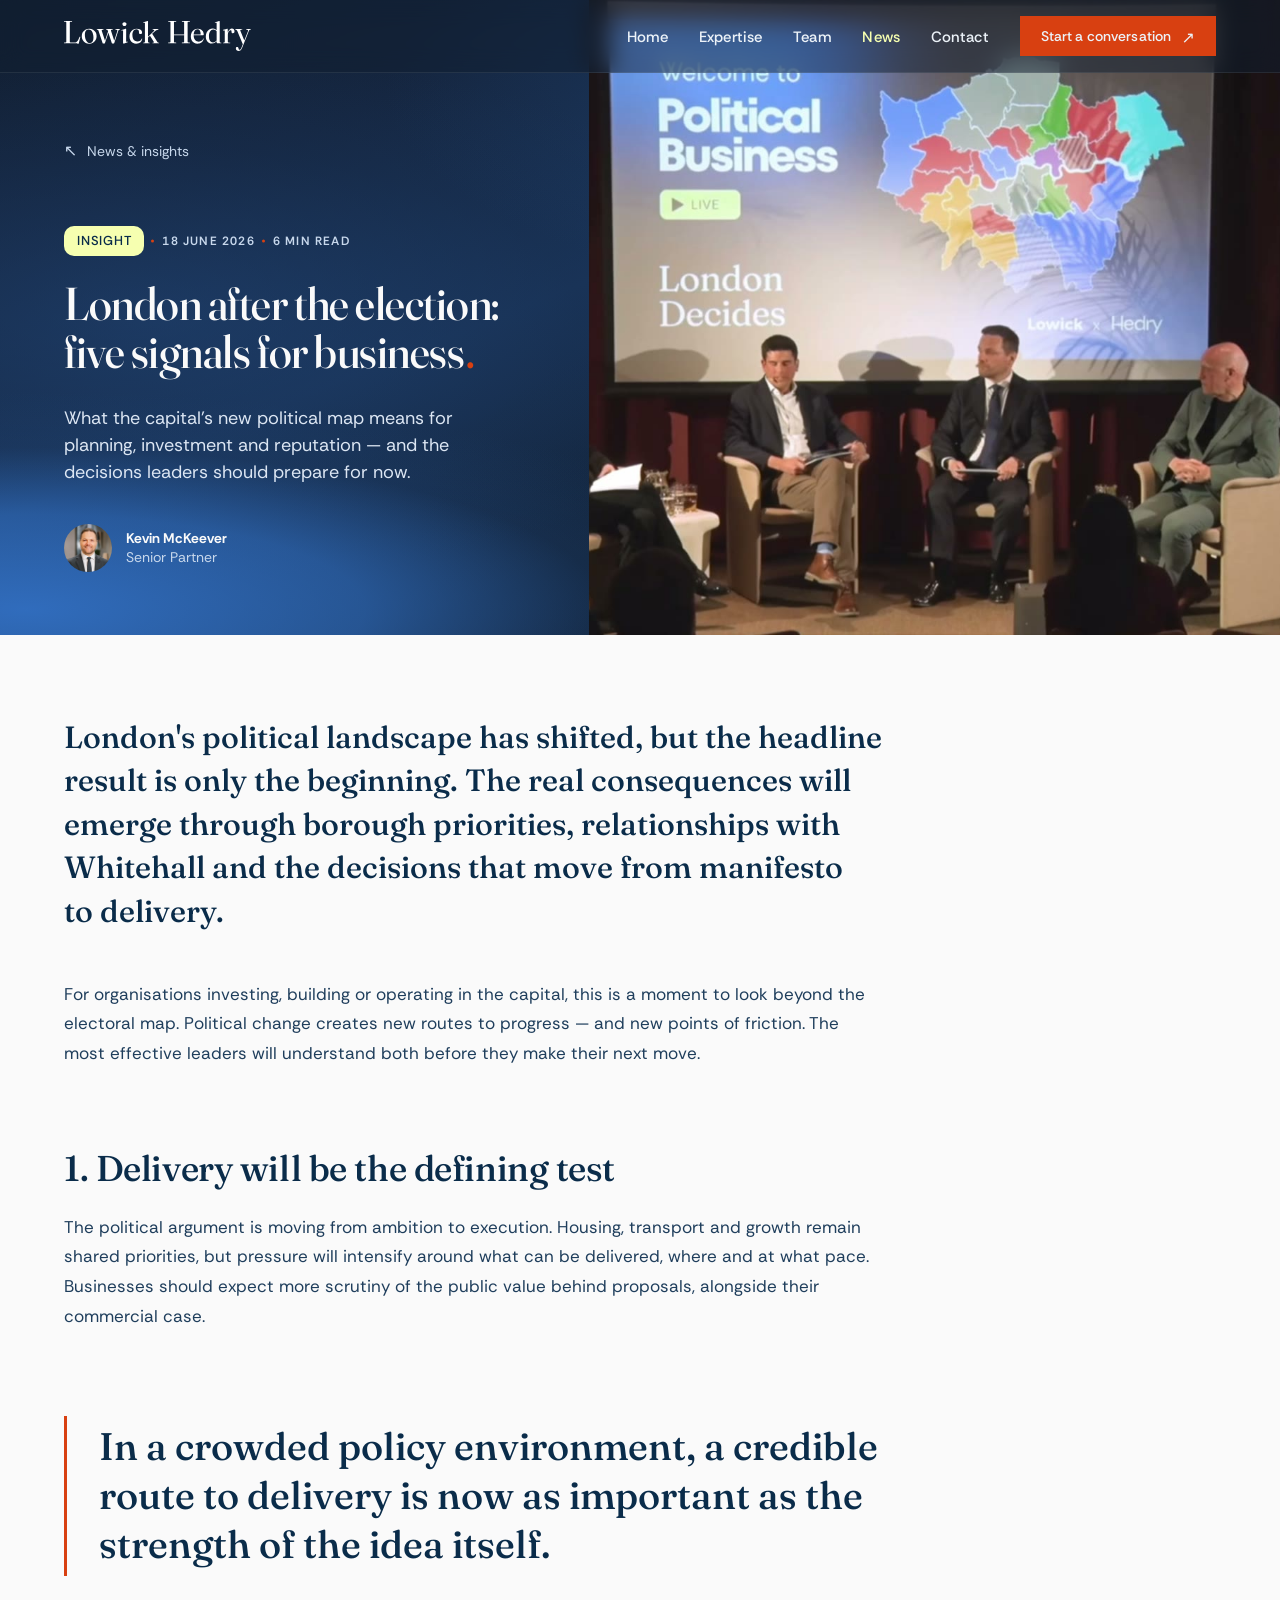
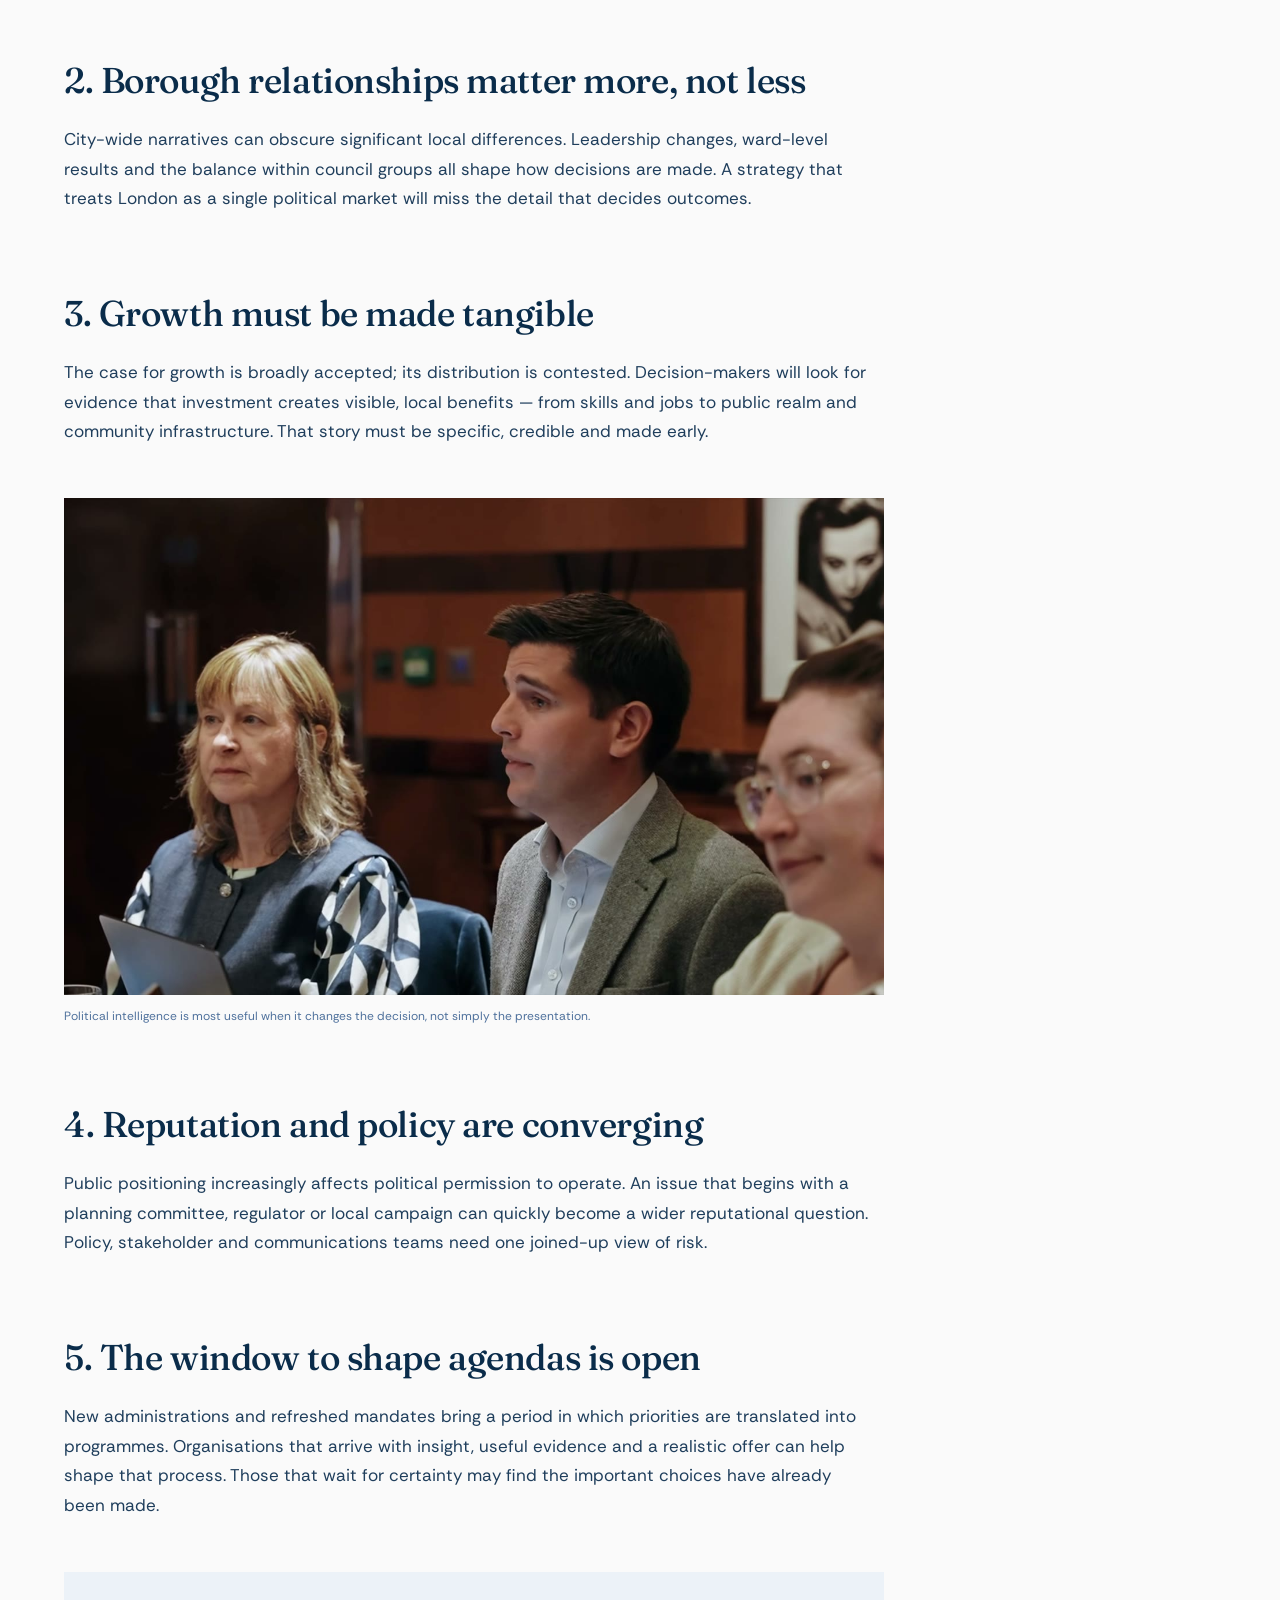
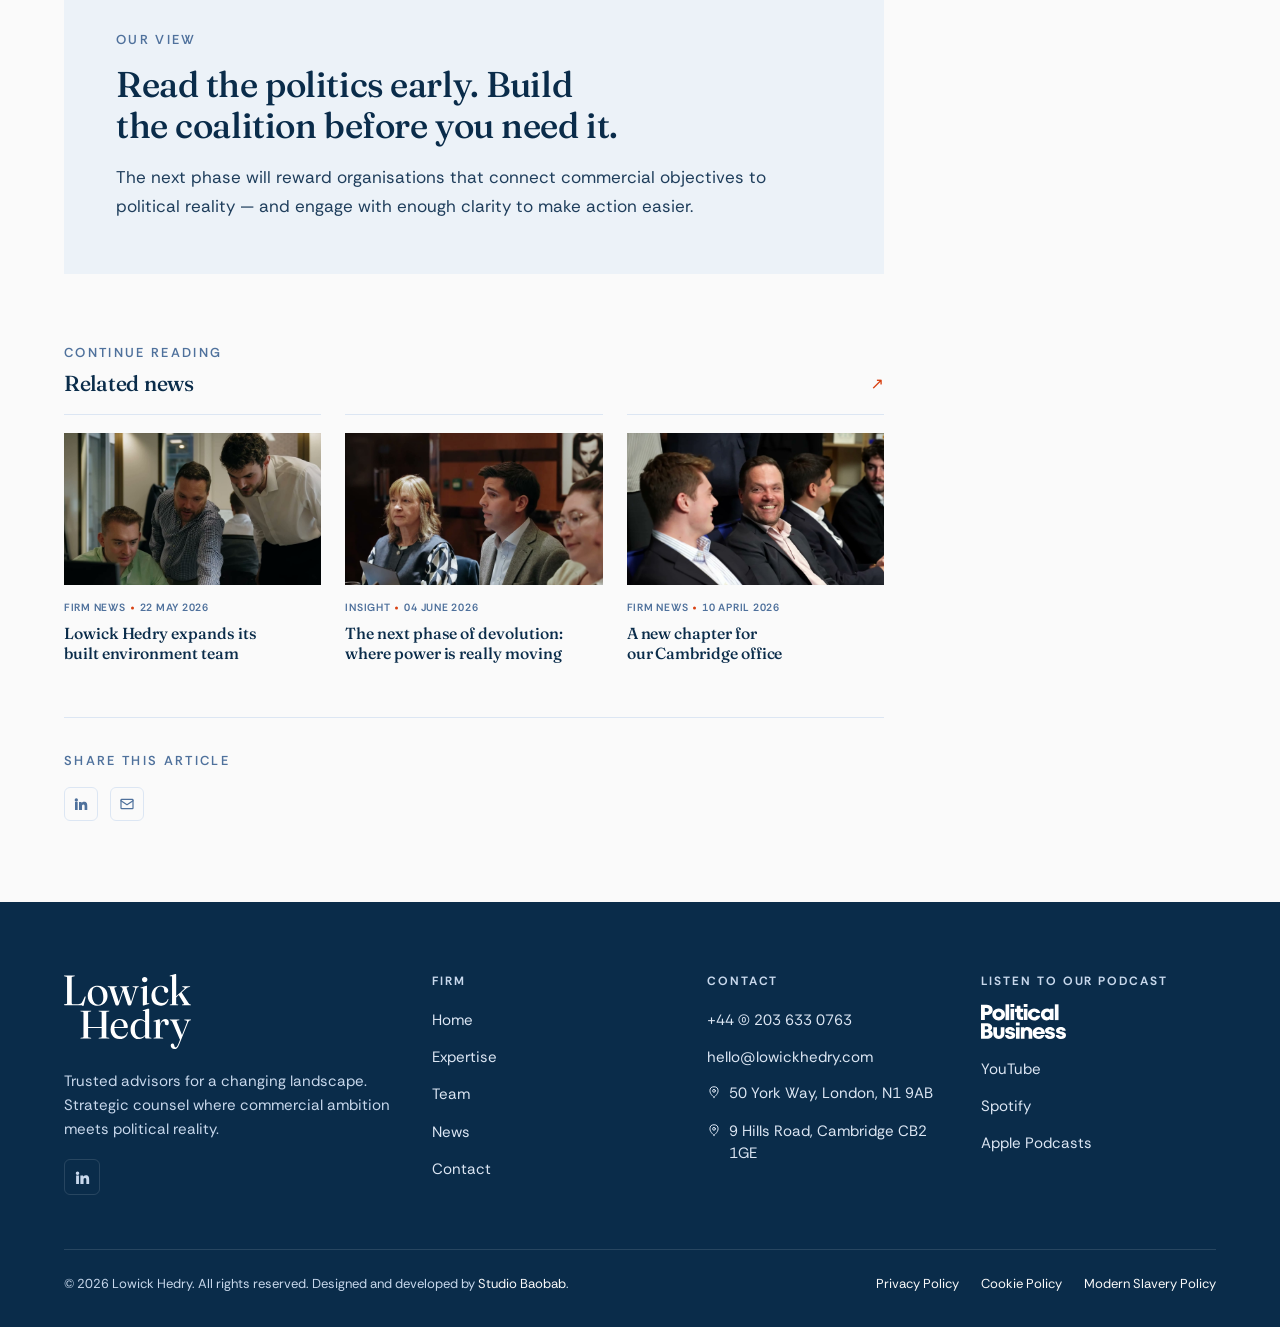
==== commit e2109fd5: "style updates" ====
--- a/article.html
+++ b/article.html
@@ -24,21 +24,24 @@
 
   <main>
     <article>
+      <!-- Article hero section with title, metadata, and lead image -->
       <header class="theme-dark article-hero">
-        <div class="wrap article-hero-inner">
-          <a class="article-back reveal" href="news.html"><span aria-hidden="true">&larr;</span> News &amp; insights</a>
-          <div class="story-meta article-meta reveal d1"><span class="tag-chip">Insight</span><time datetime="2026-06-18">18 June 2026</time><span>6 min read</span></div>
-          <h1 class="reveal d1">London after the election: five signals for business<span class="dot">.</span></h1>
-          <p class="lead reveal d2">What the capital's new political map means for planning, investment and reputation — and the decisions leaders should prepare for now.</p>
-          <div class="article-byline reveal d3"><img src="assets/team/optimised/kevin-mckeever-4x5.jpg" alt="Kevin McKeever"><p><strong>Kevin McKeever</strong><span>Senior Partner</span></p></div>
+        <div class="wrap article-hero-grid">
+          <div class="article-hero-inner">
+            <a class="article-back reveal" href="news.html"><span aria-hidden="true">&larr;</span> News &amp; insights</a>
+            <div class="story-meta article-meta reveal d1"><span class="tag-chip">Insight</span><time datetime="2026-06-18">18 June 2026</time><span>6 min read</span></div>
+            <h1 class="reveal d1">London after the election: five signals for business<span class="dot">.</span></h1>
+            <p class="lead reveal d2">What the capital's new political map means for planning, investment and reputation — and the decisions leaders should prepare for now.</p>
+            <div class="article-byline reveal d3"><img src="assets/team/optimised/kevin-mckeever-4x5.jpg" alt="Kevin McKeever"><p><strong>Kevin McKeever</strong><span>Senior Partner</span></p></div>
+          </div>
+          <div class="article-image-wrap reveal d3">
+            <img class="article-lead-image" src="assets/news/political-business-live.jpg" alt="Panellists at Lowick Hedry's Political Business: London Decides event">
+          </div>
         </div>
       </header>
 
-      <div class="wrap article-image-wrap"><img class="article-lead-image reveal" src="assets/news/political-business-live.jpg" alt="Panellists at Lowick Hedry's Political Business: London Decides event"></div>
-
       <div class="wrap article-layout">
-        <aside class="article-share reveal" aria-label="Share this article"><span>Share</span><a href="#" aria-label="Share on LinkedIn">in</a><a href="mailto:?subject=London%20after%20the%20election" aria-label="Share by email">@</a></aside>
-        <div class="article-body reveal d1">
+        <div class="article-body">
           <p class="article-standfirst">London's political landscape has shifted, but the headline result is only the beginning. The real consequences will emerge through borough priorities, relationships with Whitehall and the decisions that move from manifesto to delivery.</p>
           <p>For organisations investing, building or operating in the capital, this is a moment to look beyond the electoral map. Political change creates new routes to progress — and new points of friction. The most effective leaders will understand both before they make their next move.</p>
 
@@ -62,18 +65,36 @@
 
           <div class="article-conclusion"><p class="eyebrow">Our view</p><h2>Read the politics early. Build the coalition before you need it.</h2><p>The next phase will reward organisations that connect commercial objectives to political reality — and engage with enough clarity to make action easier.</p></div>
         </div>
+
+        <aside class="article-related reveal d2" aria-label="Related news">
+          <div class="article-related-head">
+            <div><p class="eyebrow">Continue reading</p><h2>Related news</h2></div>
+            <a href="news.html" aria-label="View all news"><span aria-hidden="true">&rarr;</span></a>
+          </div>
+          <div class="article-related-list">
+            <article class="article-related-card">
+              <a class="article-related-media" href="article.html"><img src="assets/news/team-working.jpg" alt="Lowick Hedry colleagues working together"></a>
+              <div><div class="story-meta"><span>Firm news</span><time datetime="2026-05-22">22 May 2026</time></div><h3><a href="article.html">Lowick Hedry expands its built environment team</a></h3></div>
+            </article>
+            <article class="article-related-card">
+              <a class="article-related-media" href="article.html"><img src="assets/news/roundtable.jpg" alt="Lowick Hedry roundtable discussion"></a>
+              <div><div class="story-meta"><span>Insight</span><time datetime="2026-06-04">04 June 2026</time></div><h3><a href="article.html">The next phase of devolution: where power is really moving</a></h3></div>
+            </article>
+            <article class="article-related-card">
+              <a class="article-related-media" href="article.html"><img src="assets/news/team-conversation.jpg" alt="Lowick Hedry team in conversation"></a>
+              <div><div class="story-meta"><span>Firm news</span><time datetime="2026-04-10">10 April 2026</time></div><h3><a href="article.html">A new chapter for our Cambridge office</a></h3></div>
+            </article>
+          </div>
+          <div class="article-related-share" aria-label="Share this article">
+            <p class="eyebrow">Share this article</p>
+            <div class="article-share">
+              <a href="#" aria-label="Share on LinkedIn" title="LinkedIn"><svg viewBox="0 0 24 24" aria-hidden="true"><path fill="currentColor" d="M4.98 3.5a2.5 2.5 0 1 1 0 5 2.5 2.5 0 0 1 0-5ZM3 9h4v12H3V9Zm6 0h3.8v1.7h.05c.53-1 1.83-2.05 3.77-2.05 4.03 0 4.78 2.65 4.78 6.1V21h-4v-5.4c0-1.3 0-2.95-1.8-2.95-1.8 0-2.08 1.4-2.08 2.85V21H9V9Z"/></svg></a>
+              <a href="mailto:?subject=London%20after%20the%20election" aria-label="Share by email" title="Email"><svg viewBox="0 0 24 24" aria-hidden="true"><rect x="3" y="5" width="18" height="14" rx="1" fill="none" stroke="currentColor" stroke-width="1.8"/><path d="M3 7l9 6 9-6" fill="none" stroke="currentColor" stroke-width="1.8" stroke-linecap="round" stroke-linejoin="round"/></svg></a>
+            </div>
+          </div>
+        </aside>
       </div>
     </article>
-
-    <section class="theme-light section related-news">
-      <div class="wrap">
-        <div class="related-head"><div><p class="eyebrow">Continue reading</p><h2>Related perspectives</h2></div><a class="link-arrow" href="news.html">View all news <span aria-hidden="true">&rarr;</span></a></div>
-        <div class="news-grid news-grid-two">
-          <article class="news-card reveal"><a class="news-card-media" href="article.html"><img src="assets/news/team-working.jpg" alt="Lowick Hedry colleagues working together"></a><div class="story-meta"><span>Firm news</span><time datetime="2026-05-22">22 May 2026</time></div><h3><a href="article.html">Lowick Hedry expands its built environment team</a></h3><a class="card-arrow" href="article.html" aria-label="Read article"><span aria-hidden="true">&rarr;</span></a></article>
-          <article class="news-card news-card-graphic reveal d1"><a class="news-card-media graphic-media" href="article.html"><img src="assets/logos/Political-business-logo-negative.svg" alt="Political Business podcast"><span>Episode 08</span></a><div class="story-meta"><span>Podcast</span><time datetime="2026-05-15">15 May 2026</time></div><h3><a href="article.html">Political Business: the politics of building in London</a></h3><a class="card-arrow" href="article.html" aria-label="Listen to episode"><span aria-hidden="true">&rarr;</span></a></article>
-        </div>
-      </div>
-    </section>
   </main>
 
   <footer class="site-footer"><div class="wrap site-chrome-wrap"><div class="footer-top">
--- a/css/lowick-hedry.css
+++ b/css/lowick-hedry.css
@@ -205,7 +205,7 @@
 }
 .btn:active { transform: scale(0.99); }
 .btn .arrow { transition: transform var(--dur-base) var(--ease-out); }
-.btn:hover .arrow { transform: translateX(3px); }
+.btn:hover .arrow { transform: translate(3px, -3px); }
 
 .btn-signal  { background: var(--signal); color: #fff; }
 .btn-signal:hover { background: var(--signal-deep); }
@@ -243,7 +243,7 @@
   font-weight: 500;
   letter-spacing: 0.02em;
   padding: 5px 13px;
-  border-radius: var(--r-tag);
+  border-radius: var(--r-card);
   background: var(--whisper-20);
   color: var(--anchor);
   display: inline-block;
@@ -1542,9 +1542,14 @@
 .news-card[hidden] { display: none; }
 .news-card-media { display: block; aspect-ratio: 1.42 / 1; margin-bottom: 24px; overflow: hidden; background: var(--anchor); }
 .news-card h3 { font-size: clamp(22px, 2vw, 29px); margin: 15px 38px 12px 0; }
-.news-card > p { color: var(--ink-soft); font-size: var(--fs-body-sm); margin-bottom: 0; }
+.news-card > p {
+  color: var(--ink-soft);
+  font-size: var(--fs-body-sm);
+  margin-bottom: 0;
+  padding-right: 58px;
+}
 .card-arrow { position: absolute; right: 0; bottom: 32px; color: var(--signal); text-decoration: none; font-size: 25px; transition: transform var(--dur-base) var(--ease-out); }
-.news-card:hover .card-arrow { transform: translateX(4px); }
+.news-card:hover .card-arrow { transform: translate(4px, -4px); }
 .graphic-media {
   position: relative;
   padding: clamp(28px, 4vw, 52px);
@@ -1574,12 +1579,26 @@
 .newsletter-form input { flex: 1; min-width: 0; border: 0; background: transparent; color: var(--ink); padding: 14px 4px; font: 16px var(--font-sans); outline: 0; }
 .newsletter-form input::placeholder { color: var(--civic); }
 
-.article-hero { padding-block: clamp(130px, 17vh, 190px) clamp(68px, 9vh, 112px); }
-.article-hero-inner { max-width: 1060px; }
+.article-hero { padding: 0; }
+.article-hero-grid {
+  width: auto;
+  max-width: none;
+  margin-left: max(clamp(22px, 5vw, 64px), calc((100vw - var(--maxw)) / 2 + 64px));
+  margin-right: 0;
+  padding: 0;
+  display: grid;
+  grid-template-columns: minmax(0, 2fr) minmax(0, 3fr);
+  align-items: stretch;
+  gap: clamp(44px, 5vw, 80px);
+}
+.article-hero-inner {
+  align-self: center;
+  padding-block: clamp(122px, 15vh, 168px) clamp(52px, 7vh, 84px);
+}
 .article-back { display: inline-flex; gap: 10px; color: var(--whisper) !important; text-decoration: none; font-size: 14px; margin-bottom: clamp(42px, 7vh, 72px); }
 .article-meta { margin-bottom: 24px; color: var(--whisper); }
 .article-meta .tag-chip { color: var(--anchor); background: var(--highlight); }
-.article-hero h1 { max-width: 18ch; font-size: clamp(42px, 5.6vw, 76px); }
+.article-hero h1 {max-width: none; font-size: var(--fs-h1);}
 .article-hero .lead { margin-top: 28px; max-width: 62ch; }
 .article-byline { display: flex; align-items: center; gap: 14px; margin-top: 38px; }
 .article-byline img { width: 48px; height: 48px; border-radius: 50%; object-fit: cover; object-position: center 18%; }
@@ -1587,32 +1606,164 @@
 .article-byline strong { color: var(--off-white); }
 .article-byline span { color: var(--whisper); }
 
-.article-image-wrap { max-width: 1450px; padding-top: clamp(28px, 5vw, 72px); }
-.article-lead-image { height: auto; aspect-ratio: 1.9 / 1; object-position: center 42%; }
-.article-layout { max-width: 1120px; display: grid; grid-template-columns: 80px minmax(0, 760px); justify-content: center; gap: 50px; padding-block: clamp(64px, 9vh, 112px); }
-.article-share { position: sticky; top: 110px; align-self: start; display: flex; flex-direction: column; align-items: center; gap: 12px; }
-.article-share > span { color: var(--civic); font-size: 10px; font-weight: 700; letter-spacing: .18em; text-transform: uppercase; writing-mode: vertical-rl; margin-bottom: 5px; }
-.article-share a { width: 34px; height: 34px; display: grid; place-items: center; border: 1px solid var(--whisper-60); color: var(--anchor); text-decoration: none; font-size: 13px; font-weight: 700; }
-.article-share a:hover { color: #fff; background: var(--signal); border-color: var(--signal); }
+.article-image-wrap { min-height: clamp(560px, 70vh, 780px); overflow: hidden; }
+.article-lead-image { width: 100%; height: 100%; object-fit: cover; object-position: center 42%; }
+.article-layout {
+  max-width: var(--maxw);
+  display: grid;
+  grid-template-columns: minmax(0, 820px) minmax(264px, 330px);
+  justify-content: space-between;
+  align-items: start;
+  column-gap: 80px;
+  padding-block: clamp(64px, 9vh, 112px);
+}
+.article-share { display: flex; align-items: center; gap: 12px; }
+.article-share a {
+  width: 34px; height: 34px;
+  display: inline-flex; align-items: center; justify-content: center;
+  border: 1px solid var(--whisper-60);
+  border-radius: var(--r-sm);
+  color: var(--civic);
+  text-decoration: none;
+  transition: all var(--dur-base) var(--ease-out);
+}
+.article-share a:hover { color: #fff; background: var(--anchor); border-color: var(--anchor); }
+.article-share svg { width: 16px; height: 16px; }
 .article-body { color: var(--ink-soft); font-size: clamp(17px, 1.3vw, 19px); line-height: 1.75; }
+.article-body img,
+.article-body figure {
+  width: 100%;
+  max-width: 100%;
+}
+.article-body figure { margin-inline: 0; }
+.article-body img { height: auto; }
 .article-body > p { margin-bottom: 1.5em; }
 .article-standfirst { color: var(--anchor); font: 500 clamp(23px, 2.4vw, 31px)/1.42 var(--font-display); }
 .article-body h2 { margin: 2.2em 0 .65em; font-size: clamp(27px, 2.8vw, 38px); }
 .article-body blockquote { margin: 2.2em 0; padding: 6px 0 6px 32px; border-left: 3px solid var(--signal); color: var(--anchor); font: 500 clamp(25px, 3vw, 40px)/1.28 var(--font-display); }
-.article-pull-image { margin: 3em -12vw 3em 0; }
+.article-pull-image { margin: 3em 0; }
 .article-pull-image img { aspect-ratio: 1.65 / 1; }
 .article-pull-image figcaption { margin-top: 12px; color: var(--civic); font-size: 12px; line-height: 1.5; }
 .article-conclusion { margin-top: 3em; padding: clamp(28px, 5vw, 52px); background: var(--whisper-20); }
 .article-conclusion .eyebrow { margin-bottom: 12px; }
 .article-conclusion h2 { margin: 0 0 16px; }
 .article-conclusion p:last-child { margin: 0; }
+.article-related {
+  position: sticky;
+  top: 96px;
+  align-self: start;
+  justify-self: end;
+  width: 100%;
+  max-width: 330px;
+  max-height: calc(100vh - 120px);
+  overflow-y: auto;
+  scrollbar-width: thin;
+}
+.article-related-head {
+  display: flex;
+  justify-content: space-between;
+  align-items: end;
+  gap: 20px;
+  padding-bottom: 18px;
+}
+.article-related-head .eyebrow { margin-bottom: 8px; }
+.article-related-head h2 { font-size: clamp(21px, 1.7vw, 26px); }
+.article-related-head > a {
+  flex: 0 0 auto;
+  color: var(--signal);
+  text-decoration: none;
+}
+.article-related-list { border-bottom: 1px solid var(--whisper-60); }
+.article-related-card {
+  display: grid;
+  grid-template-columns: 108px minmax(0, 1fr);
+  gap: 15px;
+  padding-block: 18px;
+  border-top: 1px solid var(--whisper-60);
+}
+.article-related-media {
+  display: block;
+  height: 70px;
+  overflow: hidden;
+  background: var(--whisper-20);
+}
+.article-related-media img {
+  width: 100%;
+  height: 100%;
+  object-fit: cover;
+  transition: transform 500ms var(--ease-out);
+}
+.article-related-card:hover .article-related-media img { transform: scale(1.04); }
+.article-related-card .story-meta {
+  gap: 5px 14px;
+  font-size: 10.5px;
+  line-height: 1.35;
+  letter-spacing: .07em;
+}
+.article-related-card .story-meta > * + *::before { left: -9px; }
+.article-related-card h3 {
+  margin-top: 8px;
+  font-size: clamp(16px, 1.2vw, 18px);
+  line-height: 1.25;
+}
+.article-related-card h3 a {
+  display: -webkit-box;
+  overflow: hidden;
+  color: var(--anchor);
+  text-decoration: none;
+  -webkit-box-orient: vertical;
+  -webkit-line-clamp: 2;
+}
+.article-related-share {
+  margin-top: clamp(38px, 6vh, 64px);
+  padding-top: 28px;
+  border-top: 1px solid var(--whisper-60);
+}
+.article-related-share .eyebrow { margin-bottom: 16px; }
 .related-head { display: flex; justify-content: space-between; align-items: end; gap: 24px; margin-bottom: 42px; }
 .news-grid-two { grid-template-columns: repeat(2, minmax(0, 1fr)); }
+
+@media (max-width: 1360px) {
+  .article-layout {
+    grid-template-columns: minmax(0, 820px);
+    row-gap: 64px;
+  }
+  .article-related {
+    position: static;
+    grid-column: 1;
+    width: 100%;
+    max-width: none;
+    justify-self: stretch;
+    max-height: none;
+    overflow: visible;
+  }
+  .article-related-list {
+    display: grid;
+    grid-template-columns: repeat(3, minmax(0, 1fr));
+    gap: 24px;
+    border-bottom: 0;
+  }
+  .article-related-card {
+    display: block;
+    padding-block: 18px 0;
+  }
+  .article-related-media { height: auto; aspect-ratio: 1.7 / 1; margin-bottom: 16px; }
+}
 
 @media (max-width: 980px) {
   .news-hero-grid,
   .featured-story,
   .newsletter-grid { grid-template-columns: 1fr; }
+  .article-hero-grid {
+    grid-template-columns: 1fr;
+    margin-left: 0;
+    gap: 0;
+  }
+  .article-hero-inner {
+    padding: clamp(112px, 15vh, 144px) clamp(22px, 5vw, 64px) 52px;
+  }
+  .article-image-wrap { min-height: 0; }
+  .article-lead-image { height: auto; aspect-ratio: 1.5 / 1; }
   .news-hero .lead { max-width: 42ch; }
   .featured-story { min-height: 0; }
   .news-grid { grid-template-columns: repeat(2, minmax(0, 1fr)); }
@@ -1633,12 +1784,46 @@
   .newsletter-form { flex-direction: column; gap: 12px; border: 0; }
   .newsletter-form input { border-bottom: 1.5px solid var(--anchor); }
   .newsletter-form .btn { justify-content: center; }
-  .article-hero { padding-block: 112px 68px; }
+  .article-hero { padding: 0; }
   .article-back { margin-bottom: 38px; }
   .article-lead-image { aspect-ratio: 1.2 / 1; }
   .article-layout { grid-template-columns: 1fr; gap: 26px; }
-  .article-share { position: static; flex-direction: row; justify-content: flex-start; }
-  .article-share > span { writing-mode: horizontal-tb; margin: 0 6px 0 0; }
   .article-body blockquote { margin-inline: 0; padding-left: 22px; }
+  .article-related { grid-column: 1; }
+  .article-related-list { grid-template-columns: 1fr; gap: 0; }
+  .article-related-card { display: grid; grid-template-columns: 108px minmax(0, 1fr); gap: 15px; }
+  .article-related-media { height: 70px; margin-bottom: 0; aspect-ratio: auto; }
   .related-head { align-items: flex-start; flex-direction: column; }
 }
+
+/* Diagonal action arrows — the shared 45-degree brand gesture. */
+.arrow,
+.link-arrow > span[aria-hidden="true"],
+.card-arrow > span[aria-hidden="true"],
+.article-related-head > a > span[aria-hidden="true"],
+.article-back > span[aria-hidden="true"] {
+  display: inline-block;
+  font-size: 0;
+  line-height: 1;
+}
+.arrow::after,
+.link-arrow > span[aria-hidden="true"]::after,
+.card-arrow > span[aria-hidden="true"]::after,
+.article-related-head > a > span[aria-hidden="true"]::after {
+  content: "\2197";
+  display: inline-block;
+  font-size: 1rem;
+  line-height: 1;
+}
+.arrow::after,
+.link-arrow > span[aria-hidden="true"]::after,
+.article-back > span[aria-hidden="true"]::after {
+  transform: translateY(2px);
+}
+.card-arrow > span[aria-hidden="true"]::after { font-size: 27px; }
+.article-back > span[aria-hidden="true"]::after {
+  content: "\2196";
+  display: inline-block;
+  font-size: 1rem;
+  line-height: 1;
+}
